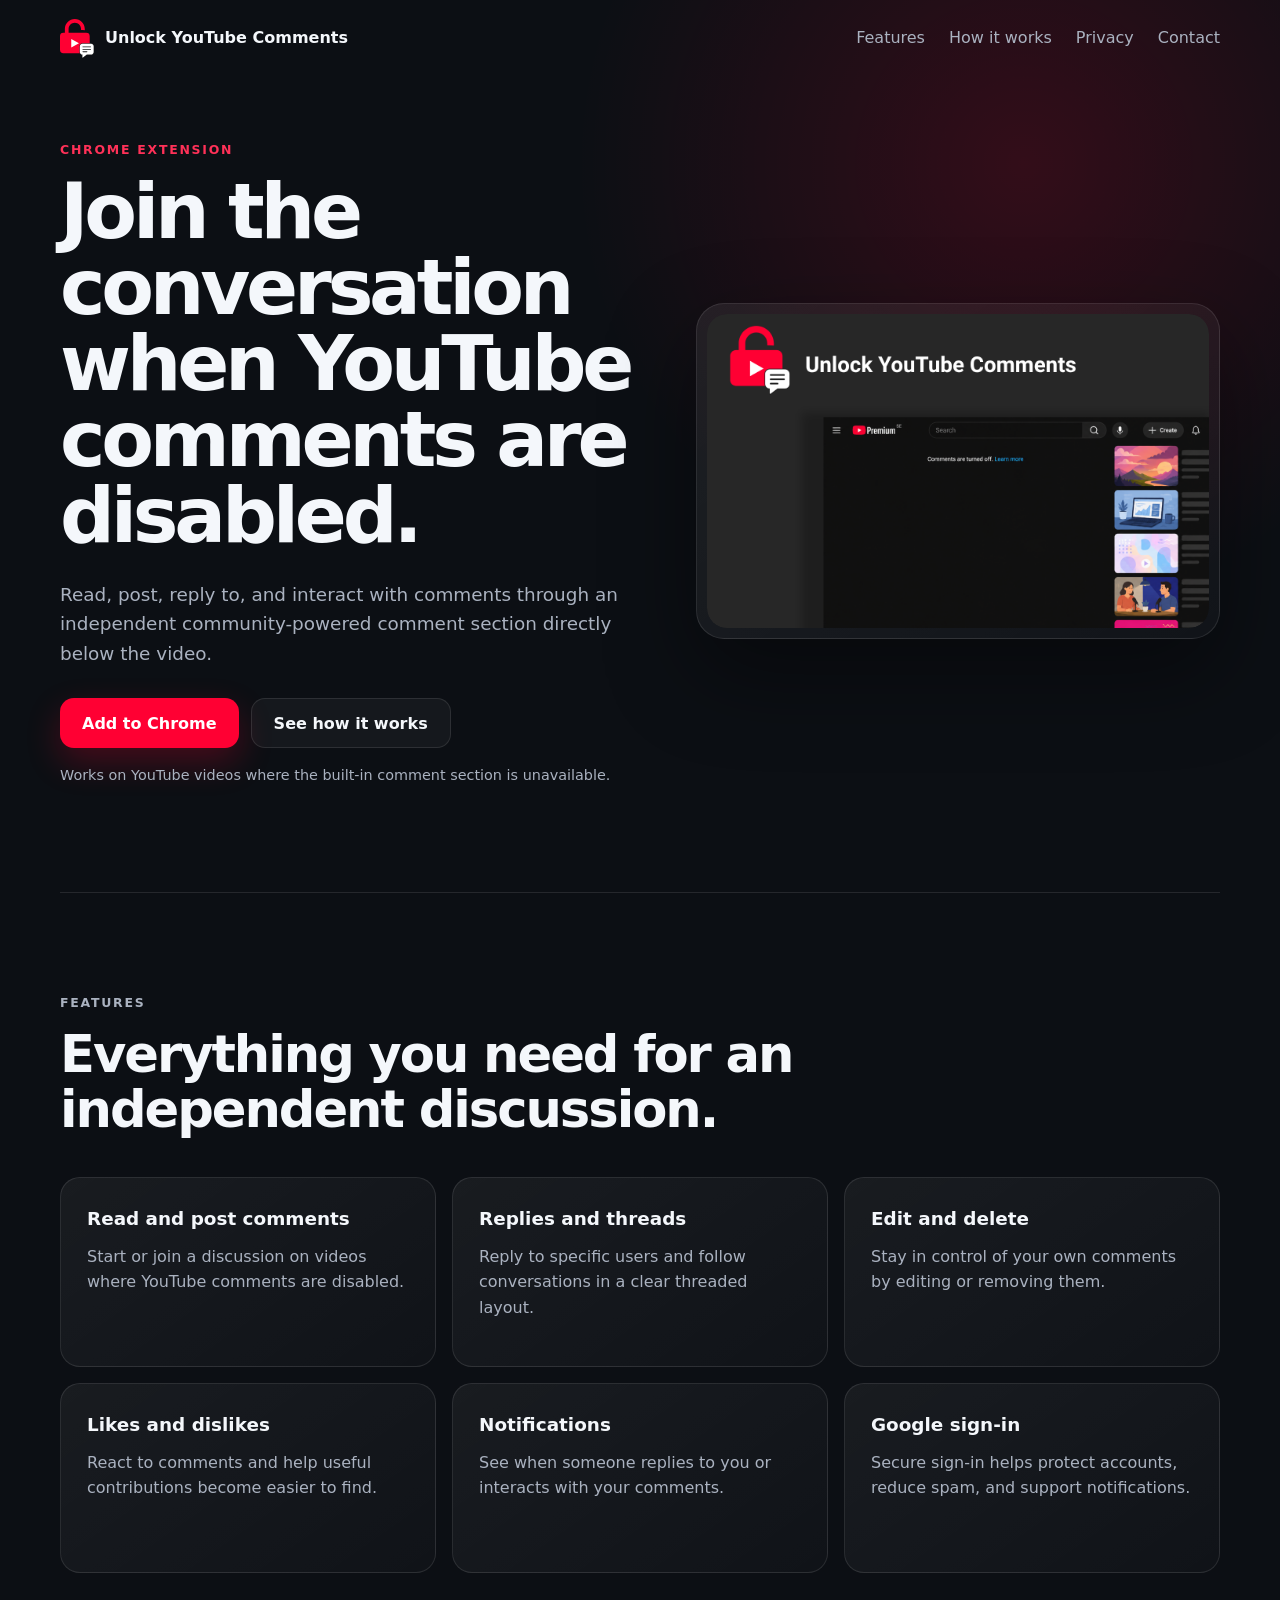
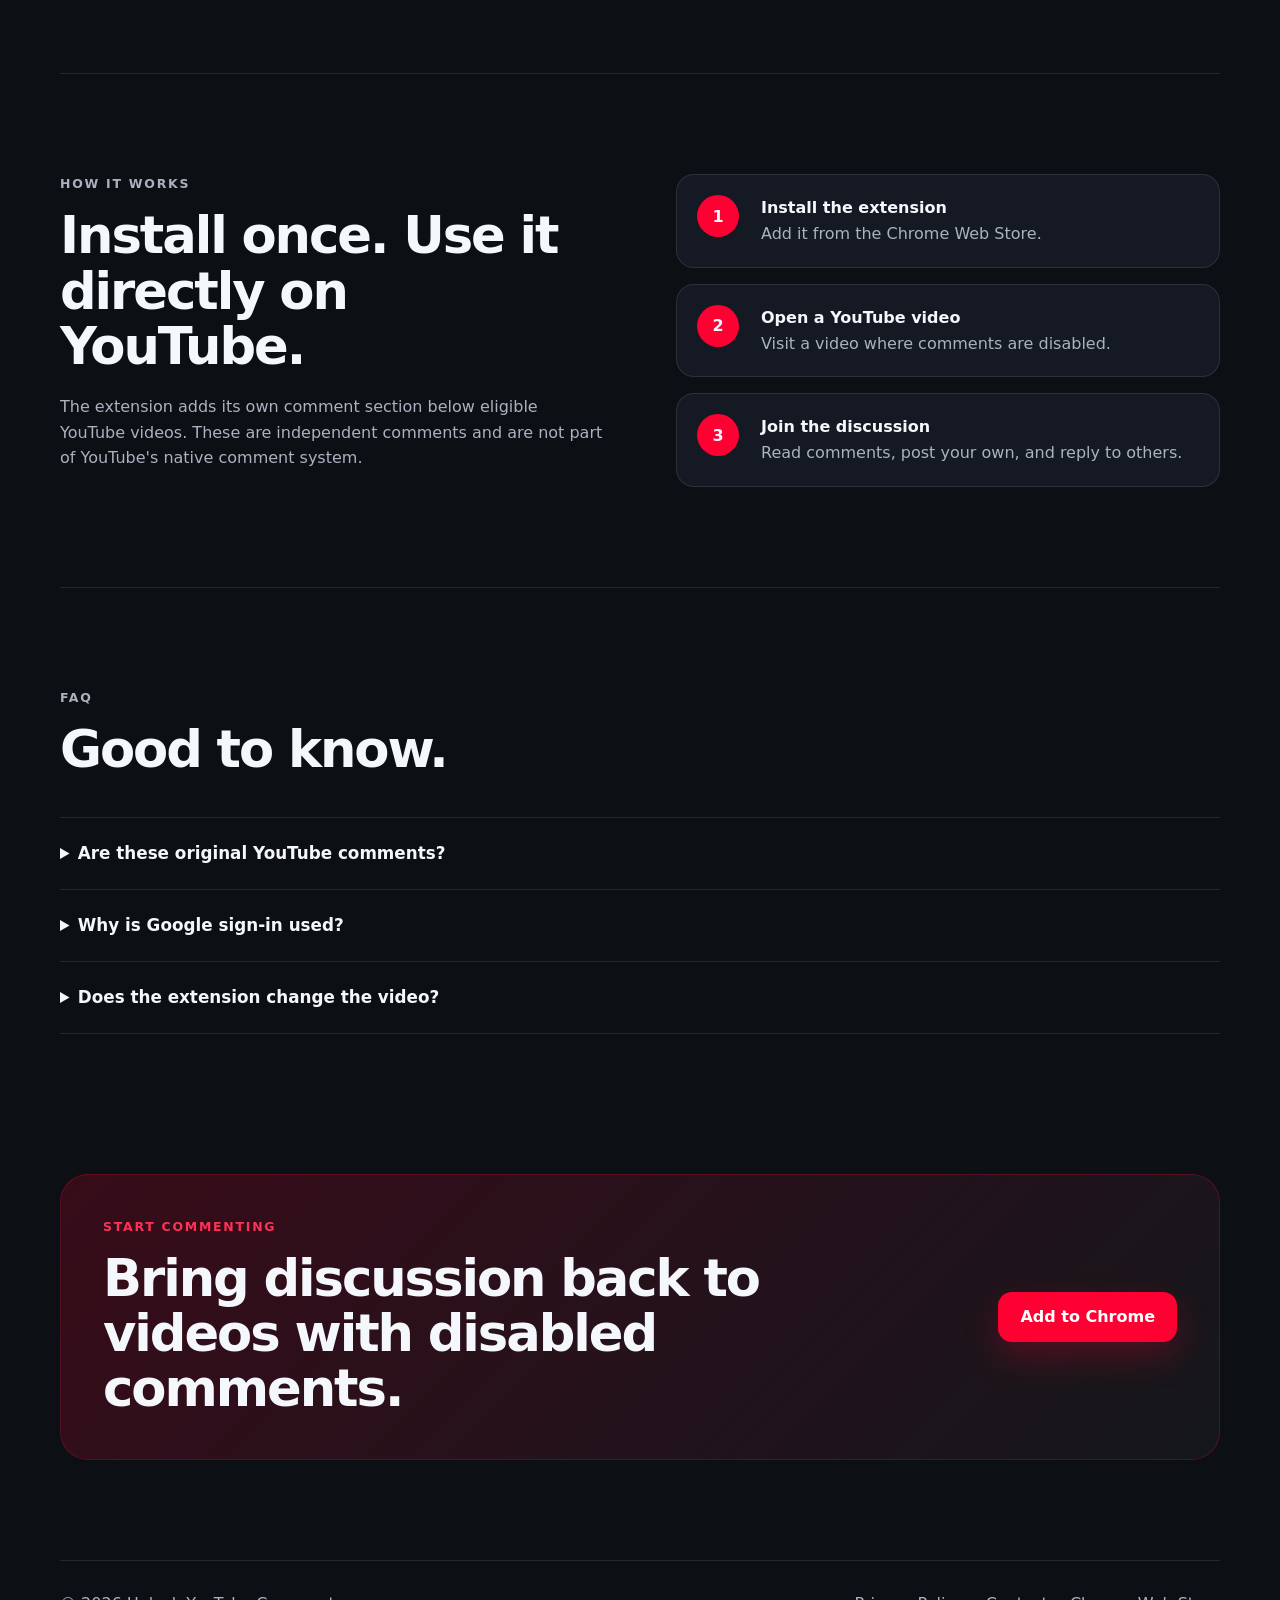
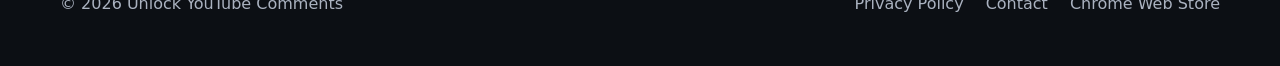
==== index.html @ 2ef9cf03 "Add files via upload" ====
<!DOCTYPE html>
<html lang="en">
<head>
  <meta charset="UTF-8">
  <meta name="viewport" content="width=device-width, initial-scale=1.0">
  <meta name="description" content="Read and post comments on YouTube videos where comments are disabled.">
  <meta name="theme-color" content="#0f1115">
  <title>Unlock YouTube Comments</title>
  <link rel="icon" type="image/svg+xml" href="images/logo.svg">
  <link rel="icon" type="image/png" sizes="128x128" href="images/favicon.png">
  <link rel="icon" type="image/png" sizes="48x48" href="images/favicon-48.png">
  <link rel="stylesheet" href="styles.css">

  <meta property="og:type" content="website">
  <meta property="og:url" content="https://unlockyoutubecomments.com/">
  <meta property="og:title" content="Unlock YouTube Comments">
  <meta property="og:description" content="Read and post comments on YouTube videos where comments are disabled.">
  <meta property="og:image" content="https://unlockyoutubecomments.com/images/screenshot-2.png">
  <meta property="og:image:width" content="1280">
  <meta property="og:image:height" content="800">

  <meta name="twitter:card" content="summary_large_image">
  <meta name="twitter:title" content="Unlock YouTube Comments">
  <meta name="twitter:description" content="Read and post comments on YouTube videos where comments are disabled.">
  <meta name="twitter:image" content="https://unlockyoutubecomments.com/images/screenshot-2.png">
</head>
<body>
  <header class="site-header">
    <a class="brand" href="#top" aria-label="Unlock YouTube Comments home">
      <img class="brand-mark" src="images/logo.svg" alt="" aria-hidden="true">
      <span>Unlock YouTube Comments</span>
    </a>
    <nav aria-label="Main navigation">
      <a href="#features">Features</a>
      <a href="#how-it-works">How it works</a>
      <a href="privacy.html">Privacy</a>
      <a href="contact.html">Contact</a>
    </nav>
  </header>

  <main id="top">
    <section class="hero">
      <div class="hero-copy">
        <p class="eyebrow">Chrome extension</p>
        <h1>Join the conversation when YouTube comments are disabled.</h1>
        <p class="hero-text">Read, post, reply to, and interact with comments through an independent community-powered comment section directly below the video.</p>
        <div class="hero-actions">
          <a class="button primary" href="https://chromewebstore.google.com/detail/unlock-youtube-comments/bilcacfhgalbbfaamjhaeiminbjamjpi" target="_blank" rel="noopener noreferrer">Add to Chrome</a>
          <a class="button secondary" href="#how-it-works">See how it works</a>
        </div>
        <p class="small-note">Works on YouTube videos where the built-in comment section is unavailable.</p>
      </div>
      <div class="hero-visual">
        <div class="hero-slider" id="heroSlider">
          <img src="images/screenshot-1.png" alt="YouTube video with comments turned off, ready to be unlocked" class="is-active">
          <img src="images/screenshot-2.png" alt="Independent comment thread with replies, likes, and edit options">
          <img src="images/screenshot-3.png" alt="Notifications dropdown showing replies to your comments">
        </div>
      </div>
    </section>

    <section class="section" id="features">
      <div class="section-heading">
        <p class="eyebrow">Features</p>
        <h2>Everything you need for an independent discussion.</h2>
      </div>
      <div class="feature-grid">
        <article class="card"><h3>Read and post comments</h3><p>Start or join a discussion on videos where YouTube comments are disabled.</p></article>
        <article class="card"><h3>Replies and threads</h3><p>Reply to specific users and follow conversations in a clear threaded layout.</p></article>
        <article class="card"><h3>Edit and delete</h3><p>Stay in control of your own comments by editing or removing them.</p></article>
        <article class="card"><h3>Likes and dislikes</h3><p>React to comments and help useful contributions become easier to find.</p></article>
        <article class="card"><h3>Notifications</h3><p>See when someone replies to you or interacts with your comments.</p></article>
        <article class="card"><h3>Google sign-in</h3><p>Secure sign-in helps protect accounts, reduce spam, and support notifications.</p></article>
      </div>
    </section>

    <section class="section split" id="how-it-works">
      <div>
        <p class="eyebrow">How it works</p>
        <h2>Install once. Use it directly on YouTube.</h2>
        <p>The extension adds its own comment section below eligible YouTube videos. These are independent comments and are not part of YouTube's native comment system.</p>
      </div>
      <ol class="steps">
        <li><span>1</span><div><strong>Install the extension</strong><p>Add it from the Chrome Web Store.</p></div></li>
        <li><span>2</span><div><strong>Open a YouTube video</strong><p>Visit a video where comments are disabled.</p></div></li>
        <li><span>3</span><div><strong>Join the discussion</strong><p>Read comments, post your own, and reply to others.</p></div></li>
      </ol>
    </section>

    <section class="section faq">
      <div class="section-heading"><p class="eyebrow">FAQ</p><h2>Good to know.</h2></div>
      <details><summary>Are these original YouTube comments?</summary><p>No. The extension provides an independent comment system for videos where YouTube's built-in comments are disabled.</p></details>
      <details><summary>Why is Google sign-in used?</summary><p>Google sign-in is used to support secure accounts, comment ownership, spam prevention, and notifications. Your Google password is not shared with the extension.</p></details>
      <details><summary>Does the extension change the video?</summary><p>No. It adds a separate interface below the video page and does not alter the video itself.</p></details>
    </section>

    <section class="cta">
      <div><p class="eyebrow">Start commenting</p><h2>Bring discussion back to videos with disabled comments.</h2></div>
      <a class="button primary" href="https://chromewebstore.google.com/detail/unlock-youtube-comments/bilcacfhgalbbfaamjhaeiminbjamjpi" target="_blank" rel="noopener noreferrer">Add to Chrome</a>
    </section>
  </main>

  <footer>
    <span>© <span id="year"></span> Unlock YouTube Comments</span>
    <div><a href="privacy.html">Privacy Policy</a><a href="contact.html">Contact</a><a href="https://chromewebstore.google.com/detail/unlock-youtube-comments/bilcacfhgalbbfaamjhaeiminbjamjpi" target="_blank" rel="noopener noreferrer">Chrome Web Store</a></div>
  </footer>
  <script src="script.js"></script>
</body>
</html>
---- styles.css ----
*{box-sizing:border-box}:root{--bg:#0c0f14;--surface:#141923;--text:#f4f7fb;--muted:#aab2c0;--line:rgba(255,255,255,.1);--accent:#ff0033;--accent2:#ff3158;--max:1160px}html{scroll-behavior:smooth}body{margin:0;background:radial-gradient(circle at 80% 5%,rgba(255,0,51,.16),transparent 28rem),var(--bg);color:var(--text);font-family:Inter,ui-sans-serif,system-ui,-apple-system,BlinkMacSystemFont,"Segoe UI",sans-serif;line-height:1.6}a{color:inherit}.site-header{width:min(var(--max),calc(100% - 40px));margin:0 auto;min-height:76px;display:flex;align-items:center;justify-content:space-between;gap:24px}.brand{display:inline-flex;align-items:center;gap:11px;text-decoration:none;font-weight:800}.brand-mark{width:34px;height:auto;display:block}nav{display:flex;gap:24px}nav a,footer a{color:var(--muted);text-decoration:none}nav a:hover,footer a:hover{color:var(--text)}main{width:min(var(--max),calc(100% - 40px));margin:0 auto}.hero{min-height:650px;display:grid;grid-template-columns:1.05fr .95fr;align-items:center;gap:56px;padding:64px 0 90px}.eyebrow{margin:0 0 14px;color:var(--accent2);font-weight:800;text-transform:uppercase;letter-spacing:.14em;font-size:.78rem}h1,h2,h3,p{margin-top:0}h1{max-width:760px;font-size:clamp(2.8rem,6vw,5.4rem);line-height:.99;letter-spacing:-.055em;margin-bottom:26px}h2{font-size:clamp(2rem,4vw,3.6rem);line-height:1.08;letter-spacing:-.04em;margin-bottom:20px}h3{font-size:1.15rem;margin-bottom:10px}.hero-text,.section p,.card p,.steps p,details p{color:var(--muted)}.hero-text{max-width:680px;font-size:1.15rem}.hero-actions{display:flex;flex-wrap:wrap;gap:12px;margin:30px 0 16px}.button{min-height:50px;display:inline-flex;align-items:center;justify-content:center;padding:0 22px;border-radius:14px;font-weight:800;text-decoration:none;transition:transform .18s ease}.button:hover{transform:translateY(-2px)}.primary{background:var(--accent);color:#fff;box-shadow:0 14px 34px rgba(255,0,51,.24)}.secondary{background:rgba(255,255,255,.04);border:1px solid var(--line)}.small-note{color:var(--muted);font-size:.9rem}.hero-visual{padding:10px;border:1px solid var(--line);border-radius:28px;background:linear-gradient(145deg,rgba(255,255,255,.07),rgba(255,255,255,.025));box-shadow:0 34px 90px rgba(0,0,0,.42)}.hero-visual img{display:block;width:100%;border-radius:20px}.hero-slider{position:relative;width:100%;aspect-ratio:1280/800;overflow:hidden;border-radius:20px}.hero-slider img{position:absolute;inset:0;width:100%;height:100%;object-fit:cover;border-radius:20px;opacity:0;transition:opacity .9s ease}.hero-slider img.is-active{opacity:1}.section{padding:100px 0;border-top:1px solid var(--line)}.section-heading{max-width:760px;margin-bottom:40px}.feature-grid{display:grid;grid-template-columns:repeat(3,1fr);gap:16px}.card{padding:26px;min-height:190px;border-radius:20px;border:1px solid var(--line);background:linear-gradient(145deg,rgba(255,255,255,.055),rgba(255,255,255,.02))}.split{display:grid;grid-template-columns:1fr 1fr;gap:72px}.steps{list-style:none;padding:0;margin:0;display:grid;gap:16px}.steps li{display:grid;grid-template-columns:48px 1fr;gap:16px;align-items:start;padding:20px;border:1px solid var(--line);border-radius:18px;background:var(--surface)}.steps li>span{width:42px;height:42px;display:grid;place-items:center;border-radius:50%;background:var(--accent);font-weight:900}.steps p{margin-bottom:0}.faq details{border-top:1px solid var(--line);padding:22px 0}.faq details:last-child{border-bottom:1px solid var(--line)}summary{cursor:pointer;font-weight:800;font-size:1.05rem}details p{max-width:800px;padding-top:14px;margin-bottom:0}.cta{margin:40px 0 100px;padding:42px;display:flex;align-items:center;justify-content:space-between;gap:30px;border-radius:28px;border:1px solid rgba(255,0,51,.25);background:linear-gradient(135deg,rgba(255,0,51,.18),rgba(255,255,255,.035))}.cta h2{max-width:760px;margin-bottom:0}footer{width:min(var(--max),calc(100% - 40px));margin:0 auto;padding:30px 0 50px;border-top:1px solid var(--line);color:var(--muted);display:flex;align-items:center;justify-content:space-between;gap:20px}footer div{display:flex;gap:22px}.privacy-page main{max-width:860px;padding:80px 0 120px}.privacy-page h1{font-size:clamp(2.6rem,6vw,4.6rem)}.privacy-content{padding:34px;border:1px solid var(--line);border-radius:24px;background:var(--surface)}.privacy-content h2{margin-top:38px;font-size:1.5rem;letter-spacing:-.02em}.privacy-content h2:first-child{margin-top:0}.contact-page main{max-width:640px;padding:80px 0 120px}.contact-page h1{font-size:clamp(2.6rem,6vw,4.6rem)}.contact-form{margin-top:40px;padding:34px;display:grid;gap:20px;border:1px solid var(--line);border-radius:24px;background:var(--surface)}.form-row{display:grid;gap:8px}.form-row label{font-weight:800;font-size:.9rem}.form-row input,.form-row textarea{width:100%;padding:14px 16px;border-radius:12px;border:1px solid var(--line);background:rgba(255,255,255,.04);color:var(--text);font:inherit;resize:vertical}.form-row input::placeholder,.form-row textarea::placeholder{color:var(--muted)}.form-row input:focus,.form-row textarea:focus{outline:none;border-color:var(--accent)}.contact-form .button{justify-self:start}.contact-form .button:disabled{opacity:.6;cursor:default;transform:none}.form-status{margin:0;font-weight:700;font-size:.92rem}.form-status.success{color:#3ddc84}.form-status.error{color:var(--accent2)}@media(max-width:900px){.hero,.split{grid-template-columns:1fr}.hero{min-height:auto;padding-top:40px}.feature-grid{grid-template-columns:1fr 1fr}.cta{align-items:flex-start;flex-direction:column}}@media(max-width:620px){.site-header{align-items:flex-start;padding:18px 0}nav{display:none}main,.site-header,footer{width:min(100% - 26px,var(--max))}h1{font-size:3rem}.hero{gap:34px;padding-bottom:65px}.section{padding:74px 0}.feature-grid{grid-template-columns:1fr}.cta{padding:28px}footer{align-items:flex-start;flex-direction:column}}
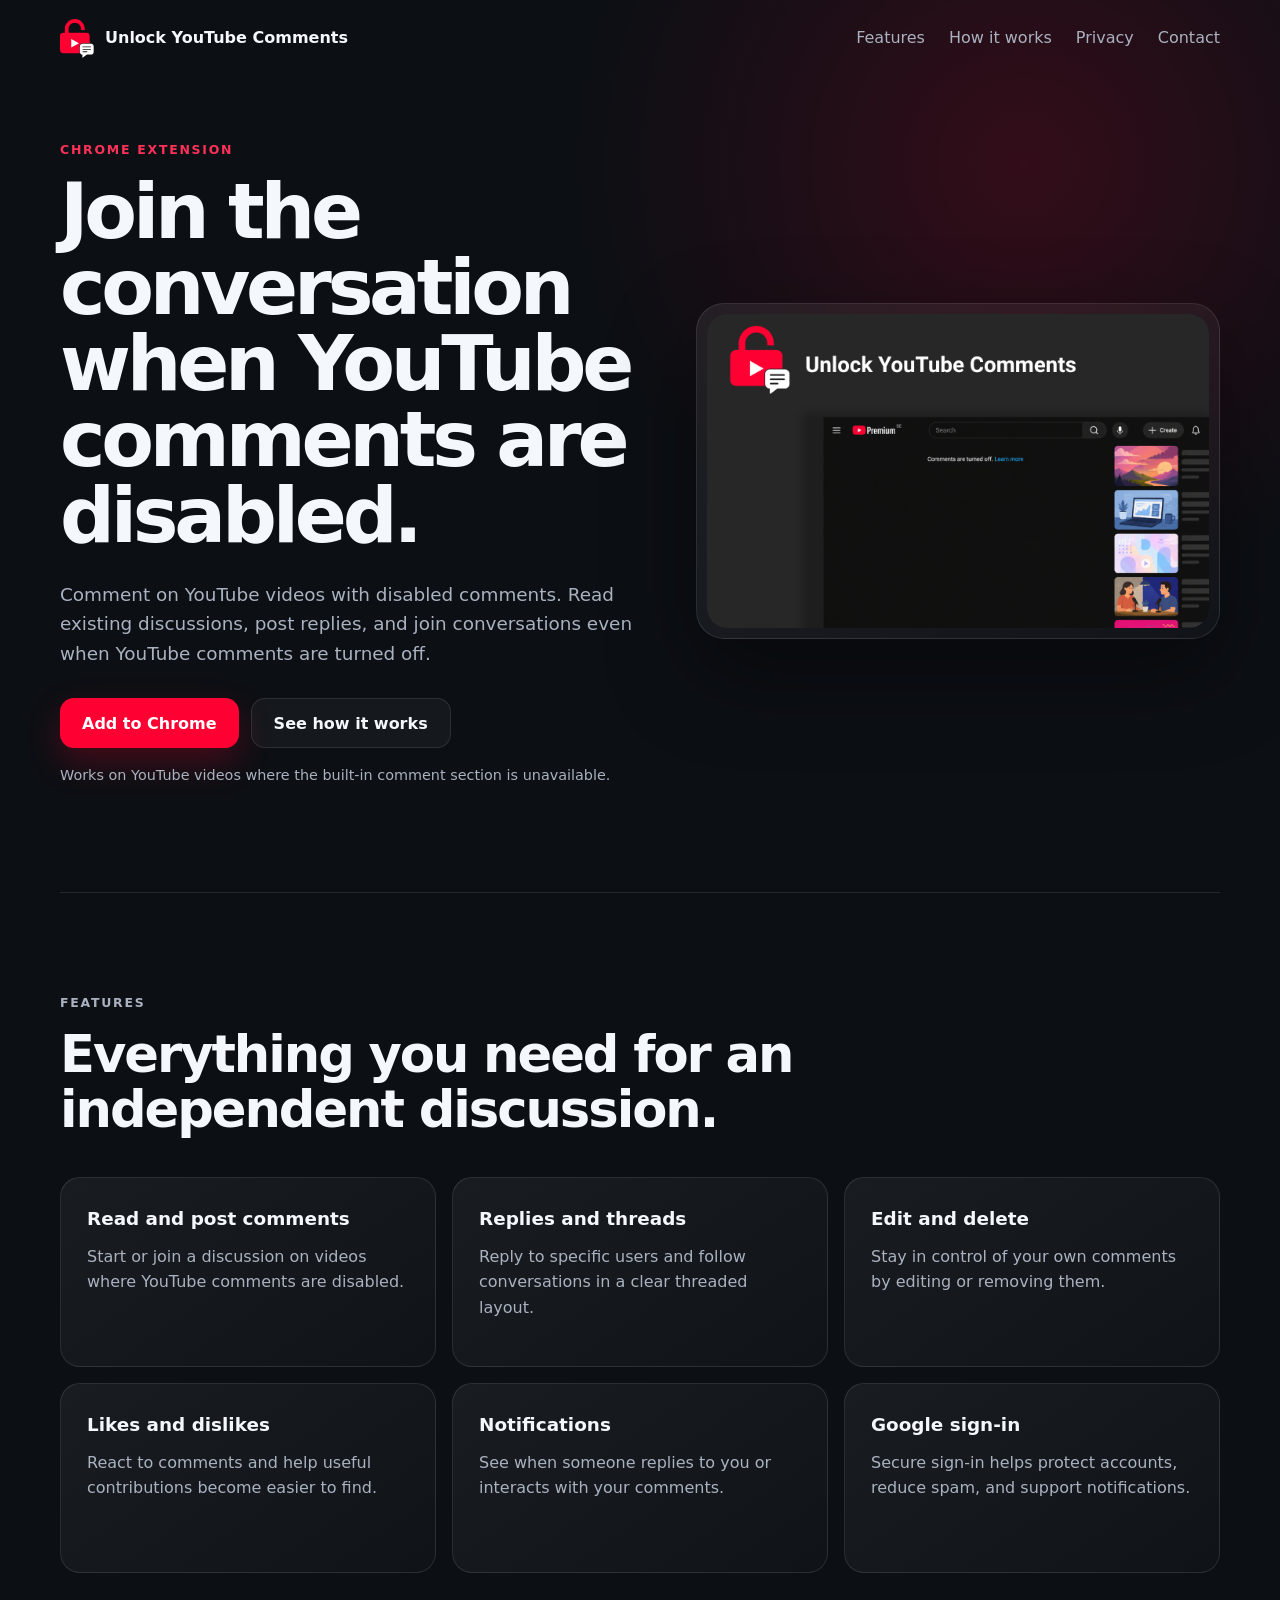
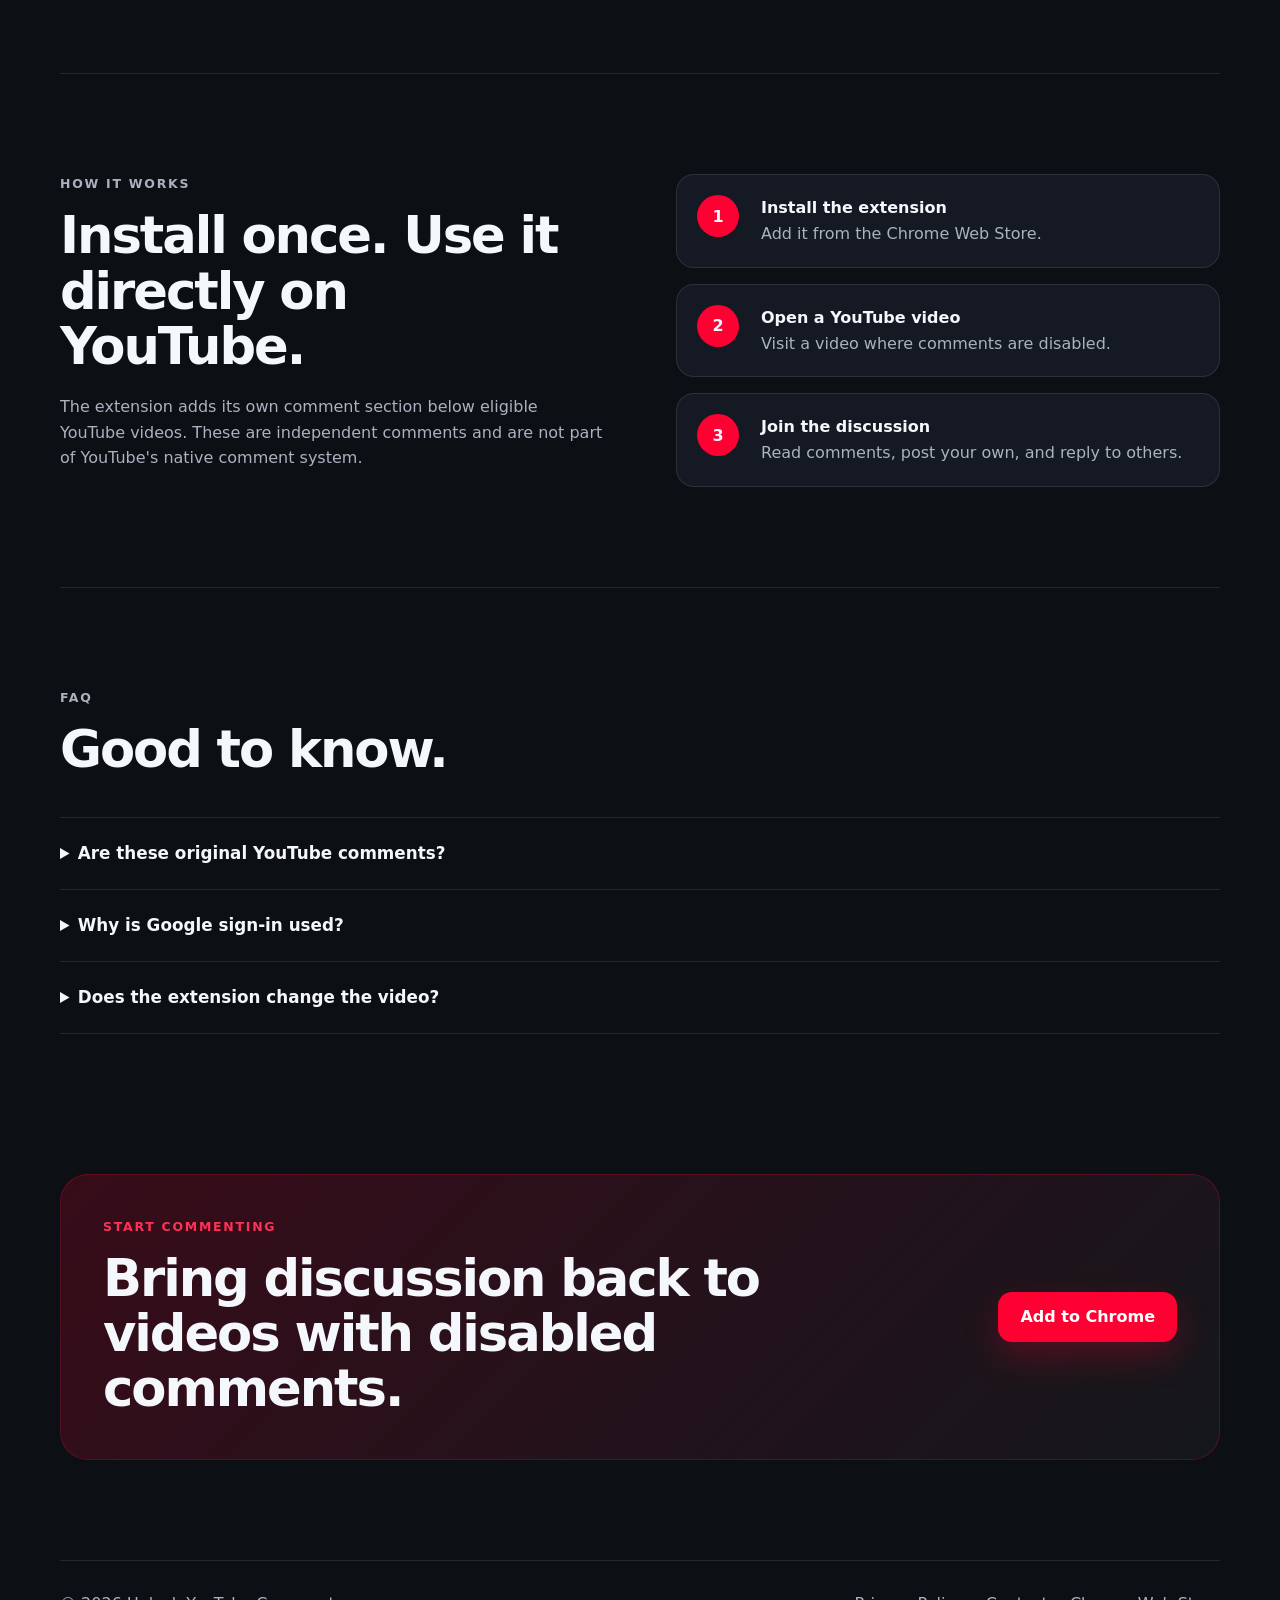
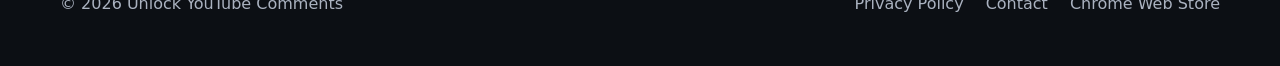
==== commit 0ec048e2: "Add files via upload" ====
--- a/index.html
+++ b/index.html
@@ -3,9 +3,9 @@
 <head>
   <meta charset="UTF-8">
   <meta name="viewport" content="width=device-width, initial-scale=1.0">
-  <meta name="description" content="Read and post comments on YouTube videos where comments are disabled.">
+  <meta name="description" content="Comment on YouTube videos with disabled comments. Read existing discussions, post replies, and join conversations even when YouTube comments are turned off.">
   <meta name="theme-color" content="#0f1115">
-  <title>Unlock YouTube Comments</title>
+  <title>Unlock YouTube Comments – Enable Comments on Disabled Videos</title>
   <link rel="icon" type="image/svg+xml" href="images/logo.svg">
   <link rel="icon" type="image/png" sizes="128x128" href="images/favicon.png">
   <link rel="icon" type="image/png" sizes="48x48" href="images/favicon-48.png">
@@ -13,15 +13,15 @@
 
   <meta property="og:type" content="website">
   <meta property="og:url" content="https://unlockyoutubecomments.com/">
-  <meta property="og:title" content="Unlock YouTube Comments">
-  <meta property="og:description" content="Read and post comments on YouTube videos where comments are disabled.">
+  <meta property="og:title" content="Unlock YouTube Comments – Enable Comments on Disabled Videos">
+  <meta property="og:description" content="Comment on YouTube videos with disabled comments. Read existing discussions, post replies, and join conversations even when YouTube comments are turned off.">
   <meta property="og:image" content="https://unlockyoutubecomments.com/images/screenshot-2.png">
   <meta property="og:image:width" content="1280">
   <meta property="og:image:height" content="800">
 
   <meta name="twitter:card" content="summary_large_image">
-  <meta name="twitter:title" content="Unlock YouTube Comments">
-  <meta name="twitter:description" content="Read and post comments on YouTube videos where comments are disabled.">
+  <meta name="twitter:title" content="Unlock YouTube Comments – Enable Comments on Disabled Videos">
+  <meta name="twitter:description" content="Comment on YouTube videos with disabled comments. Read existing discussions, post replies, and join conversations even when YouTube comments are turned off.">
   <meta name="twitter:image" content="https://unlockyoutubecomments.com/images/screenshot-2.png">
 </head>
 <body>
@@ -43,7 +43,7 @@
       <div class="hero-copy">
         <p class="eyebrow">Chrome extension</p>
         <h1>Join the conversation when YouTube comments are disabled.</h1>
-        <p class="hero-text">Read, post, reply to, and interact with comments through an independent community-powered comment section directly below the video.</p>
+        <p class="hero-text">Comment on YouTube videos with disabled comments. Read existing discussions, post replies, and join conversations even when YouTube comments are turned off.</p>
         <div class="hero-actions">
           <a class="button primary" href="https://chromewebstore.google.com/detail/unlock-youtube-comments/bilcacfhgalbbfaamjhaeiminbjamjpi" target="_blank" rel="noopener noreferrer">Add to Chrome</a>
           <a class="button secondary" href="#how-it-works">See how it works</a>
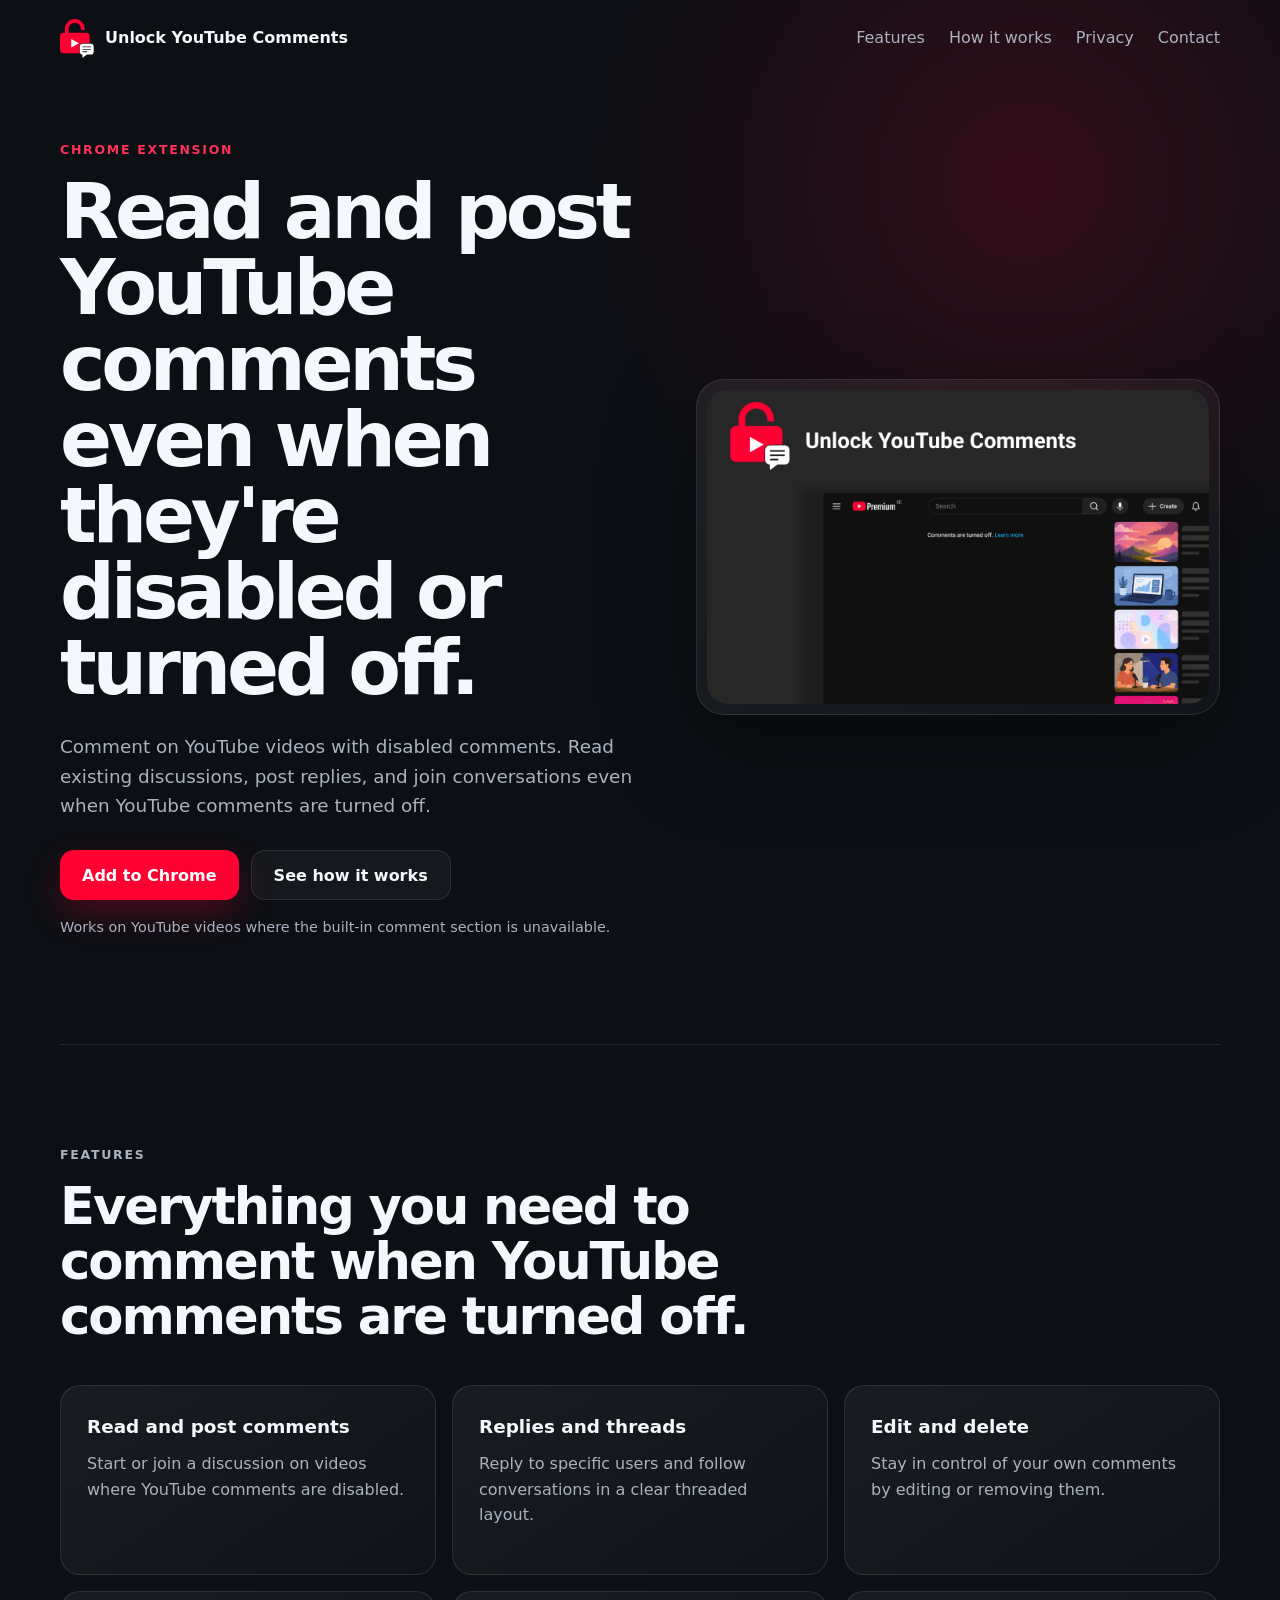
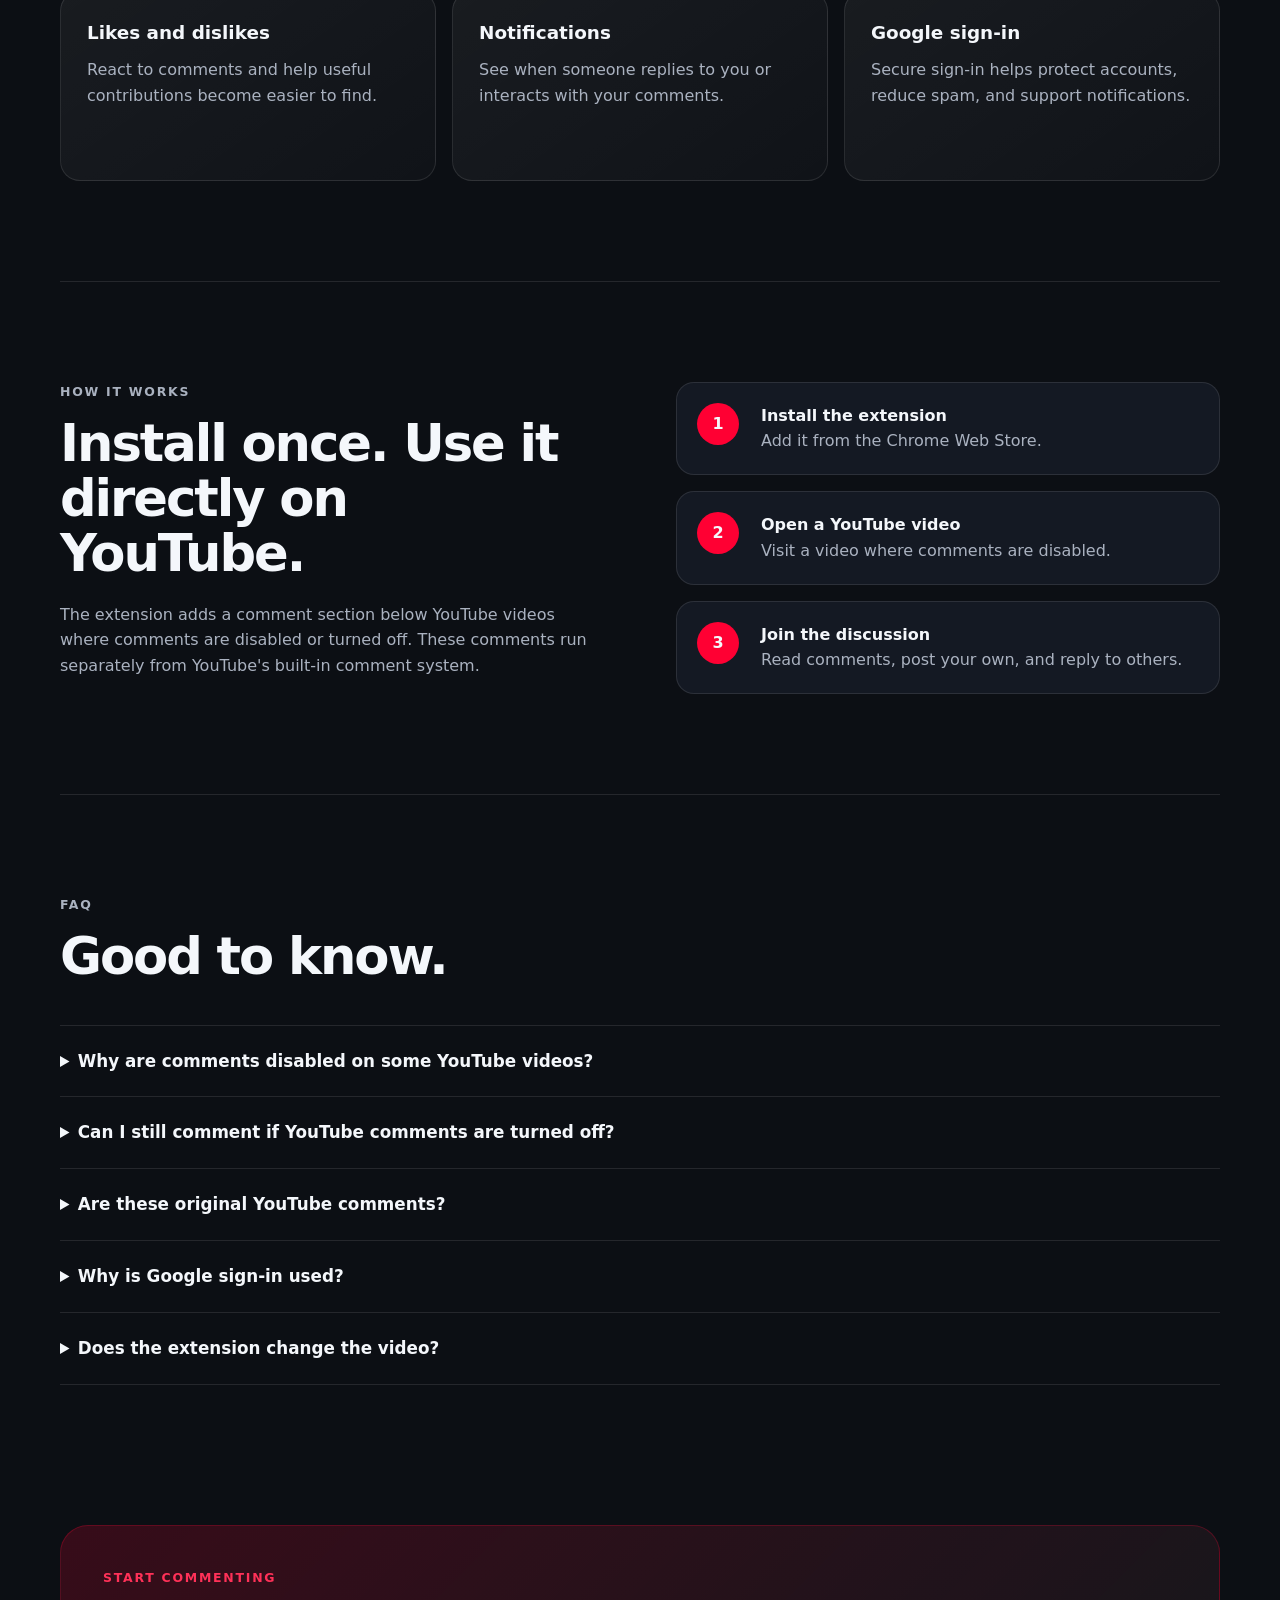
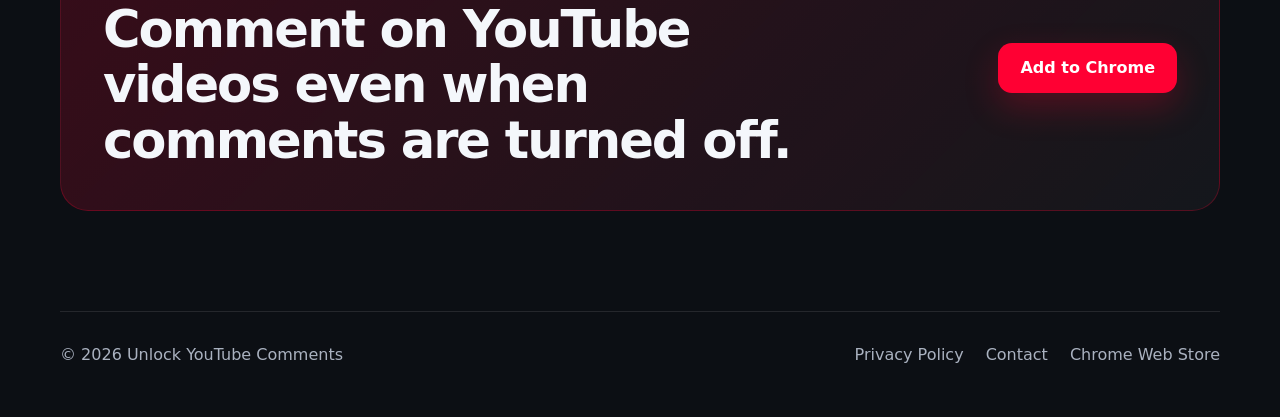
==== commit 42d0073c: "Add files via upload" ====
--- a/index.html
+++ b/index.html
@@ -42,7 +42,7 @@
     <section class="hero">
       <div class="hero-copy">
         <p class="eyebrow">Chrome extension</p>
-        <h1>Join the conversation when YouTube comments are disabled.</h1>
+        <h1>Read and post YouTube comments even when they're disabled or turned off.</h1>
         <p class="hero-text">Comment on YouTube videos with disabled comments. Read existing discussions, post replies, and join conversations even when YouTube comments are turned off.</p>
         <div class="hero-actions">
           <a class="button primary" href="https://chromewebstore.google.com/detail/unlock-youtube-comments/bilcacfhgalbbfaamjhaeiminbjamjpi" target="_blank" rel="noopener noreferrer">Add to Chrome</a>
@@ -53,7 +53,7 @@
       <div class="hero-visual">
         <div class="hero-slider" id="heroSlider">
           <img src="images/screenshot-1.png" alt="YouTube video with comments turned off, ready to be unlocked" class="is-active">
-          <img src="images/screenshot-2.png" alt="Independent comment thread with replies, likes, and edit options">
+          <img src="images/screenshot-2.png" alt="YouTube comment thread with replies, likes, and edit options">
           <img src="images/screenshot-3.png" alt="Notifications dropdown showing replies to your comments">
         </div>
       </div>
@@ -62,7 +62,7 @@
     <section class="section" id="features">
       <div class="section-heading">
         <p class="eyebrow">Features</p>
-        <h2>Everything you need for an independent discussion.</h2>
+        <h2>Everything you need to comment when YouTube comments are turned off.</h2>
       </div>
       <div class="feature-grid">
         <article class="card"><h3>Read and post comments</h3><p>Start or join a discussion on videos where YouTube comments are disabled.</p></article>
@@ -78,7 +78,7 @@
       <div>
         <p class="eyebrow">How it works</p>
         <h2>Install once. Use it directly on YouTube.</h2>
-        <p>The extension adds its own comment section below eligible YouTube videos. These are independent comments and are not part of YouTube's native comment system.</p>
+        <p>The extension adds a comment section below YouTube videos where comments are disabled or turned off. These comments run separately from YouTube's built-in comment system.</p>
       </div>
       <ol class="steps">
         <li><span>1</span><div><strong>Install the extension</strong><p>Add it from the Chrome Web Store.</p></div></li>
@@ -89,13 +89,15 @@
 
     <section class="section faq">
       <div class="section-heading"><p class="eyebrow">FAQ</p><h2>Good to know.</h2></div>
-      <details><summary>Are these original YouTube comments?</summary><p>No. The extension provides an independent comment system for videos where YouTube's built-in comments are disabled.</p></details>
+      <details><summary>Why are comments disabled on some YouTube videos?</summary><p>Creators can turn off comments for a video, or YouTube may disable them automatically (for example, on some videos aimed at kids). Either way, the built-in comment section won't show up under the video.</p></details>
+      <details><summary>Can I still comment if YouTube comments are turned off?</summary><p>Yes. Once the extension is installed, it adds its own comment section below the video so you can read and post comments even when YouTube's comments are disabled.</p></details>
+      <details><summary>Are these original YouTube comments?</summary><p>No. These are separate, extension-powered comments for videos where YouTube's built-in comments are disabled — they don't turn YouTube's own comments back on.</p></details>
       <details><summary>Why is Google sign-in used?</summary><p>Google sign-in is used to support secure accounts, comment ownership, spam prevention, and notifications. Your Google password is not shared with the extension.</p></details>
       <details><summary>Does the extension change the video?</summary><p>No. It adds a separate interface below the video page and does not alter the video itself.</p></details>
     </section>
 
     <section class="cta">
-      <div><p class="eyebrow">Start commenting</p><h2>Bring discussion back to videos with disabled comments.</h2></div>
+      <div><p class="eyebrow">Start commenting</p><h2>Comment on YouTube videos even when comments are turned off.</h2></div>
       <a class="button primary" href="https://chromewebstore.google.com/detail/unlock-youtube-comments/bilcacfhgalbbfaamjhaeiminbjamjpi" target="_blank" rel="noopener noreferrer">Add to Chrome</a>
     </section>
   </main>
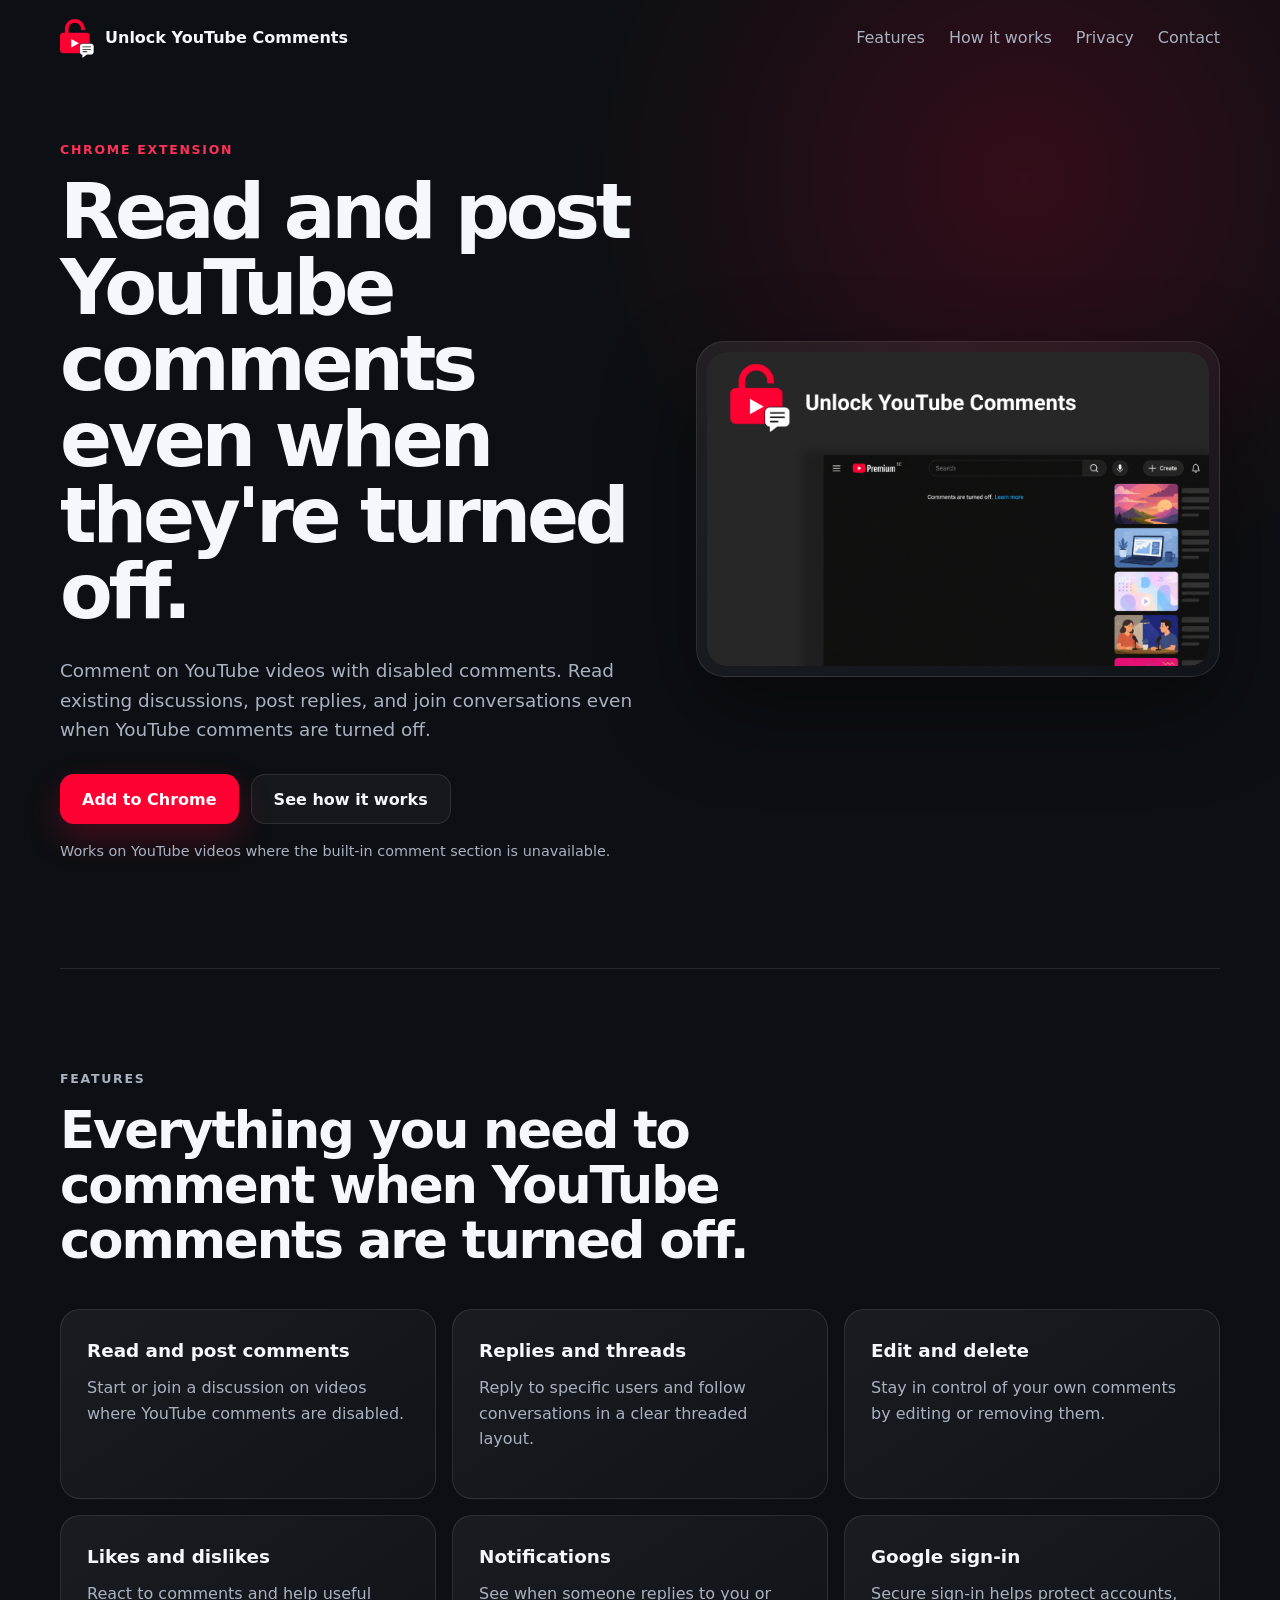
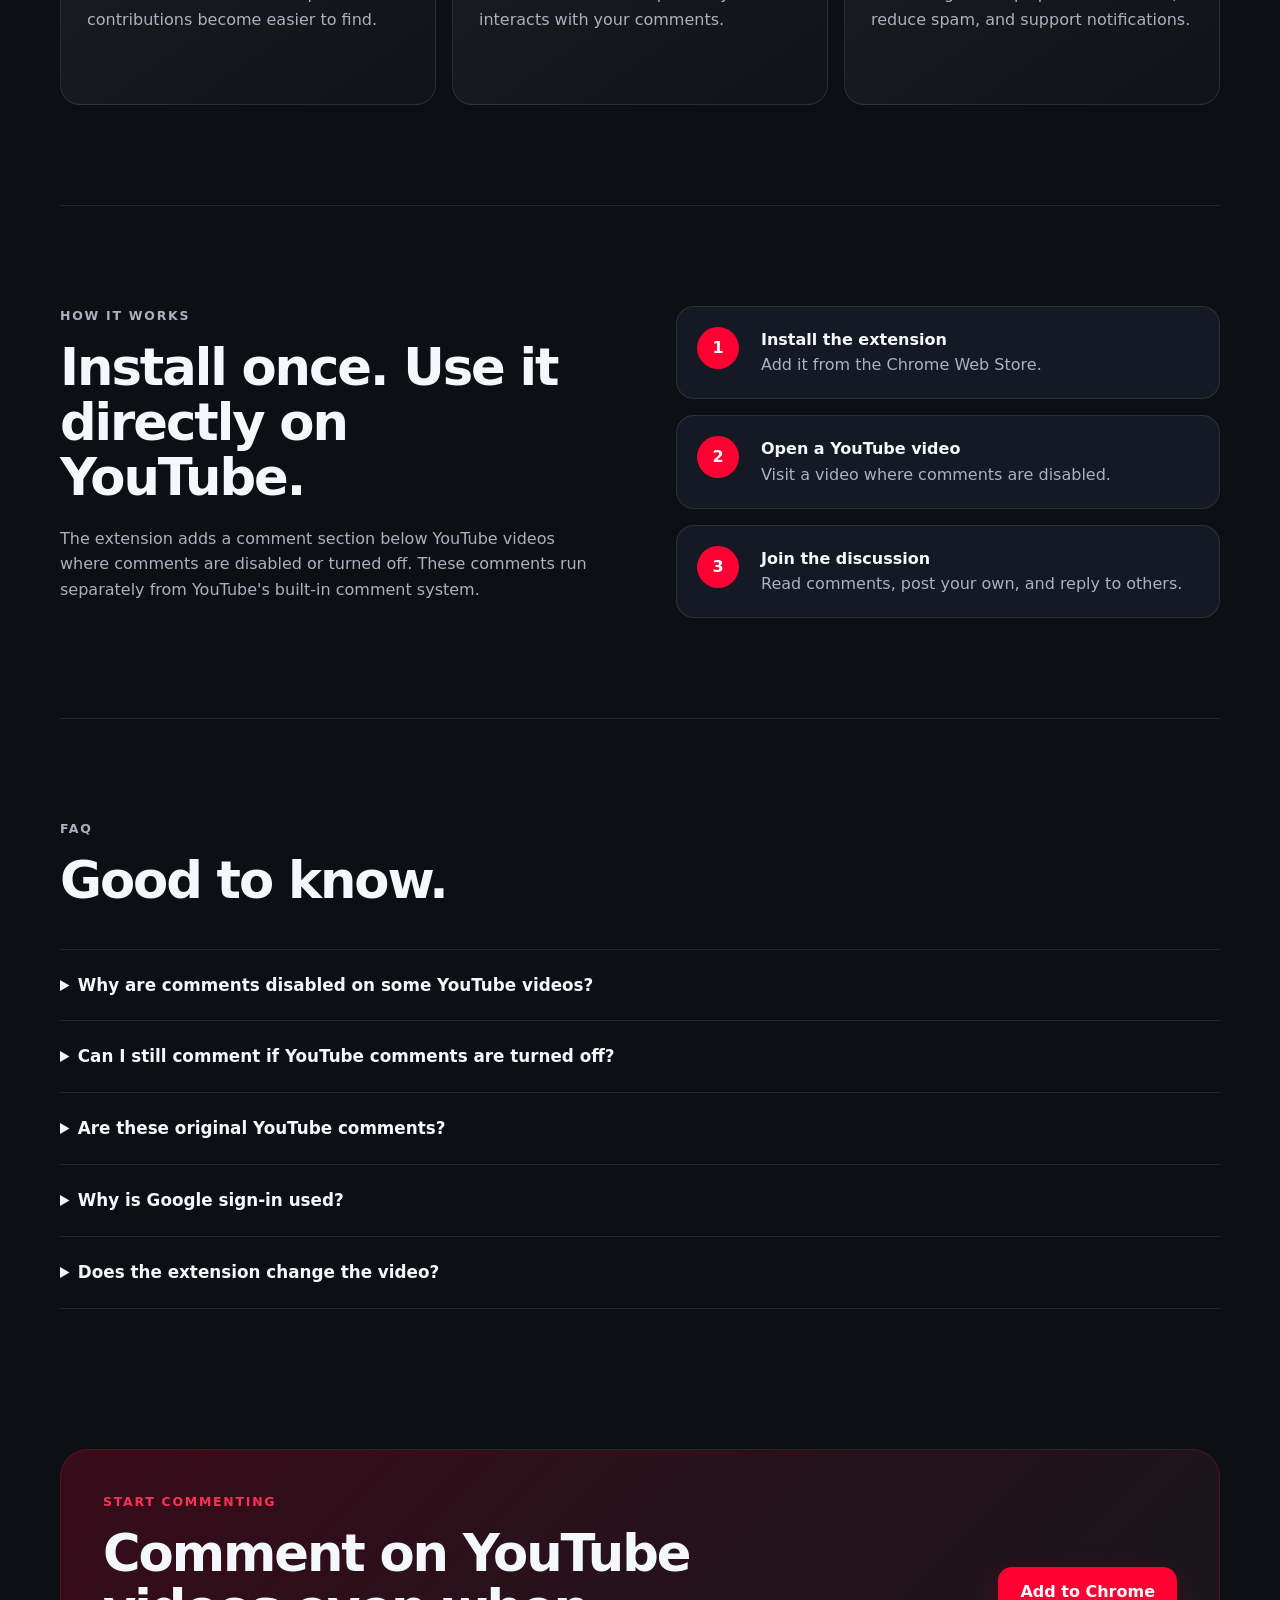
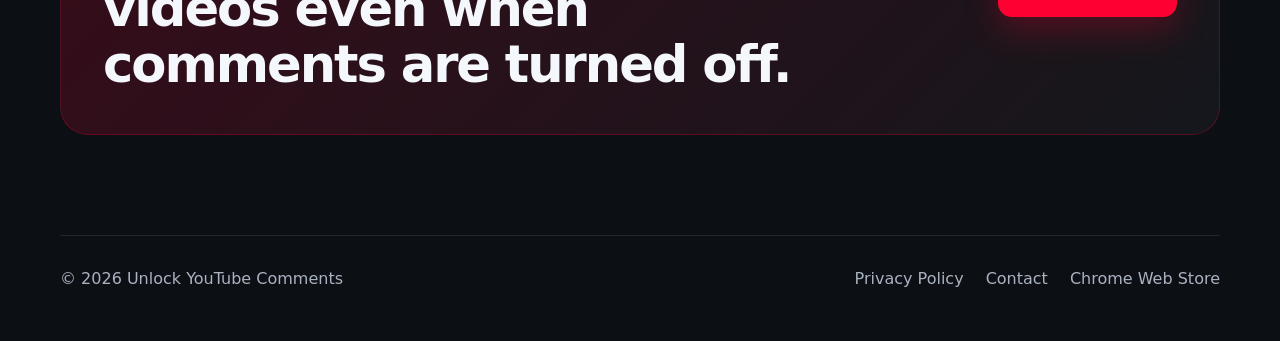
==== commit b9b10e3a: "Update index.html" ====
--- a/index.html
+++ b/index.html
@@ -42,7 +42,7 @@
     <section class="hero">
       <div class="hero-copy">
         <p class="eyebrow">Chrome extension</p>
-        <h1>Read and post YouTube comments even when they're disabled or turned off.</h1>
+        <h1>Read and post YouTube comments even when they're turned off.</h1>
         <p class="hero-text">Comment on YouTube videos with disabled comments. Read existing discussions, post replies, and join conversations even when YouTube comments are turned off.</p>
         <div class="hero-actions">
           <a class="button primary" href="https://chromewebstore.google.com/detail/unlock-youtube-comments/bilcacfhgalbbfaamjhaeiminbjamjpi" target="_blank" rel="noopener noreferrer">Add to Chrome</a>
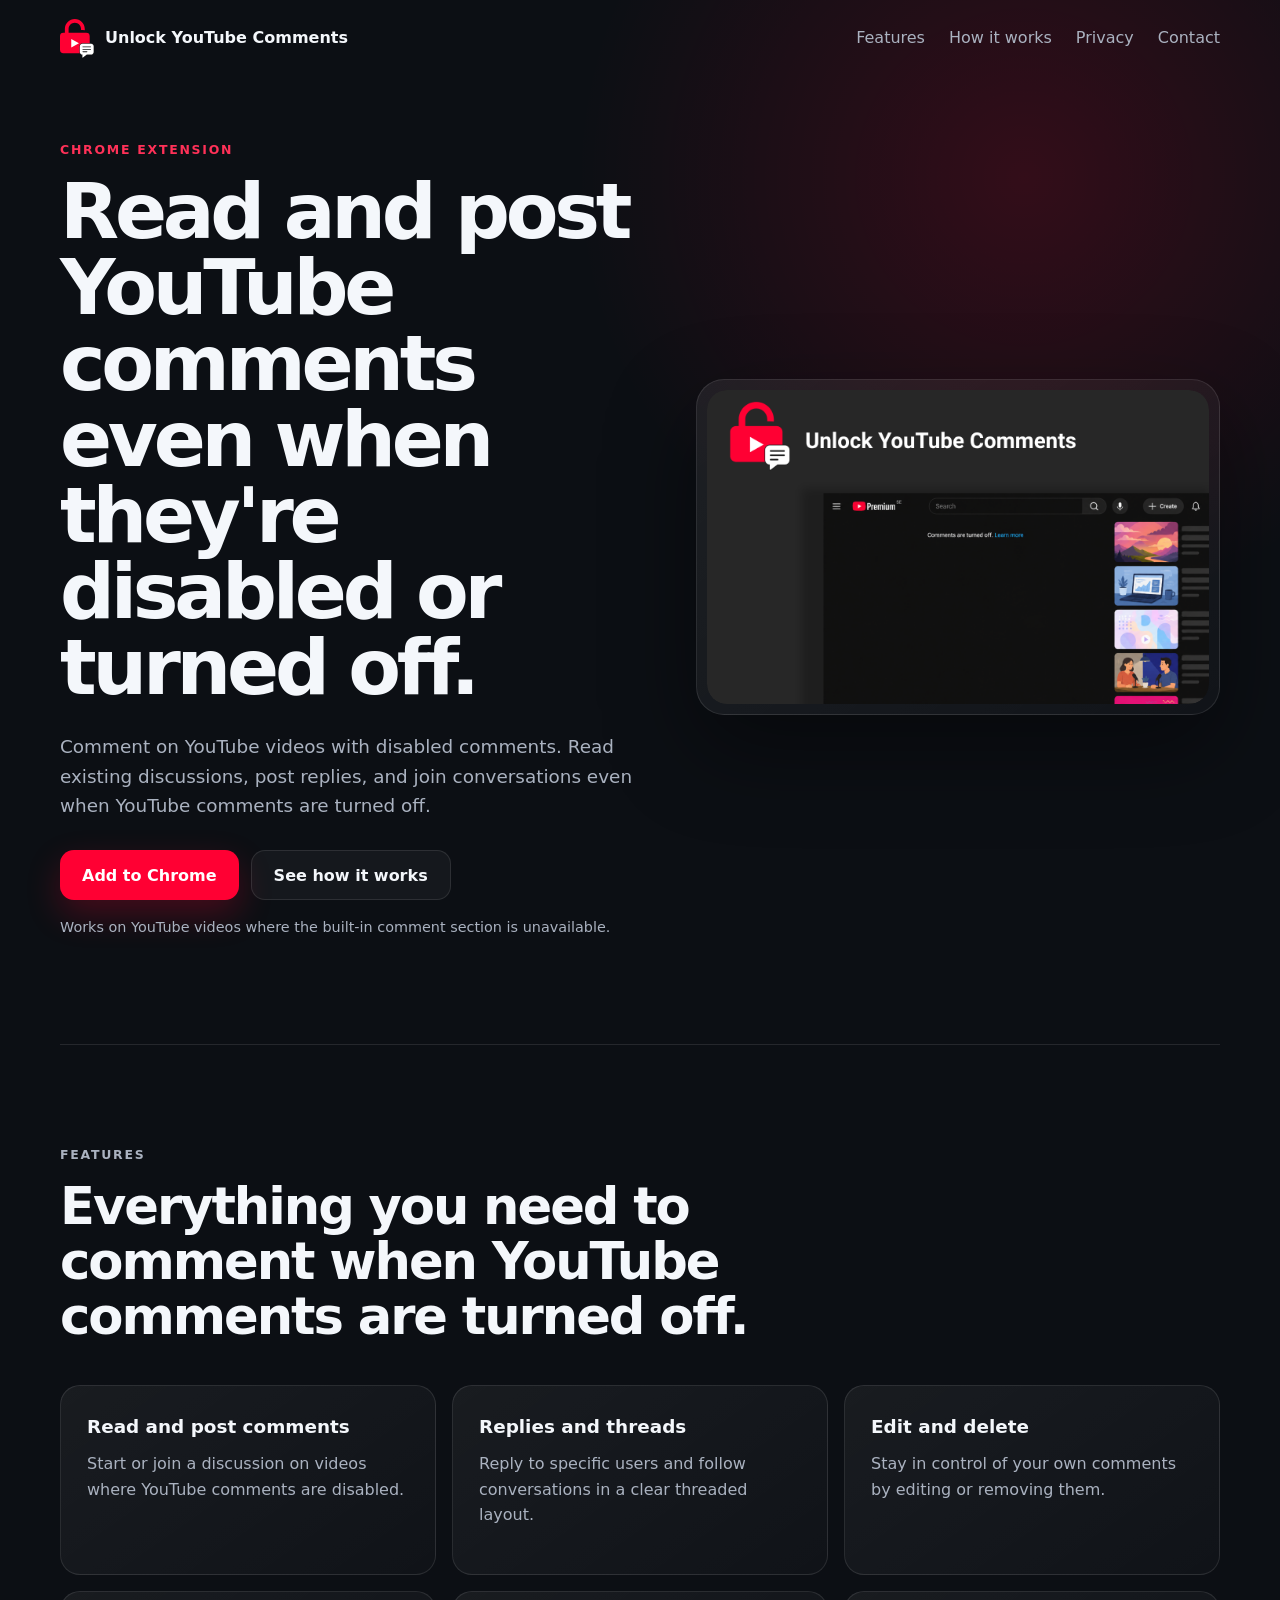
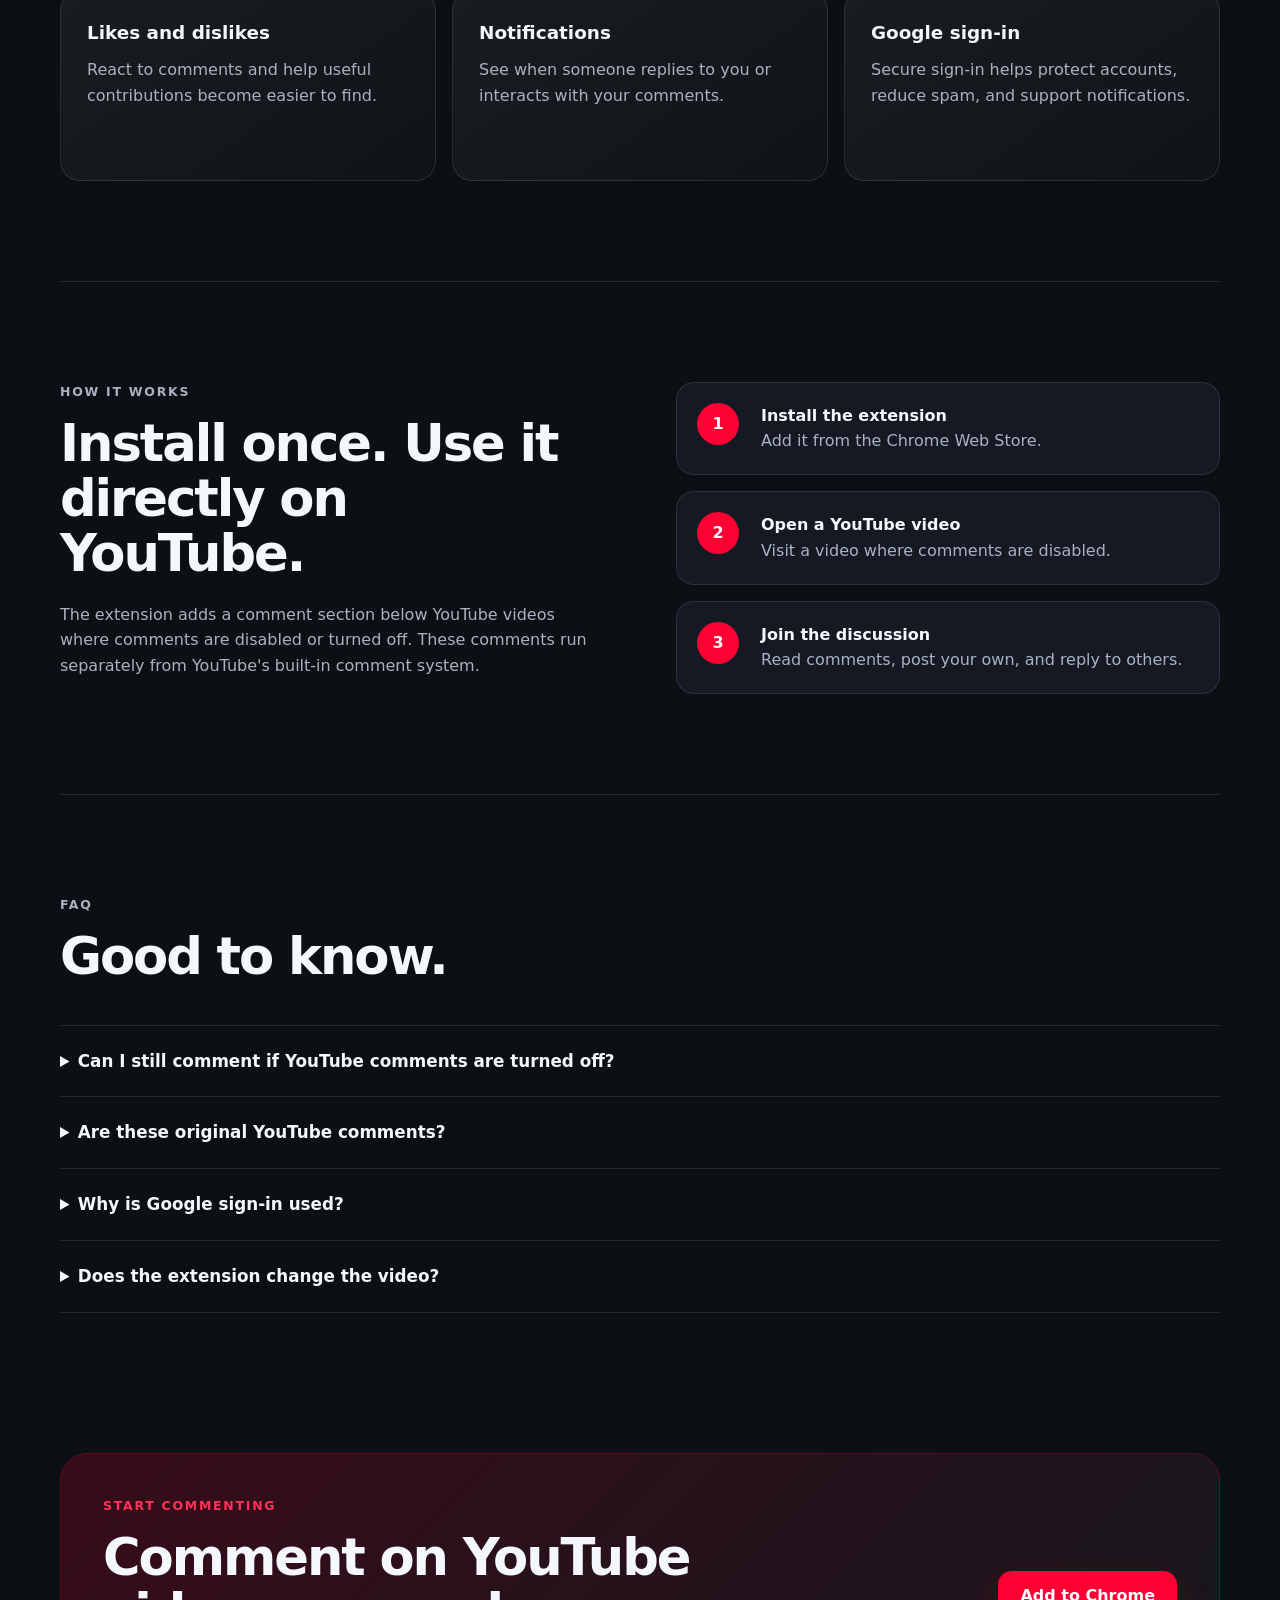
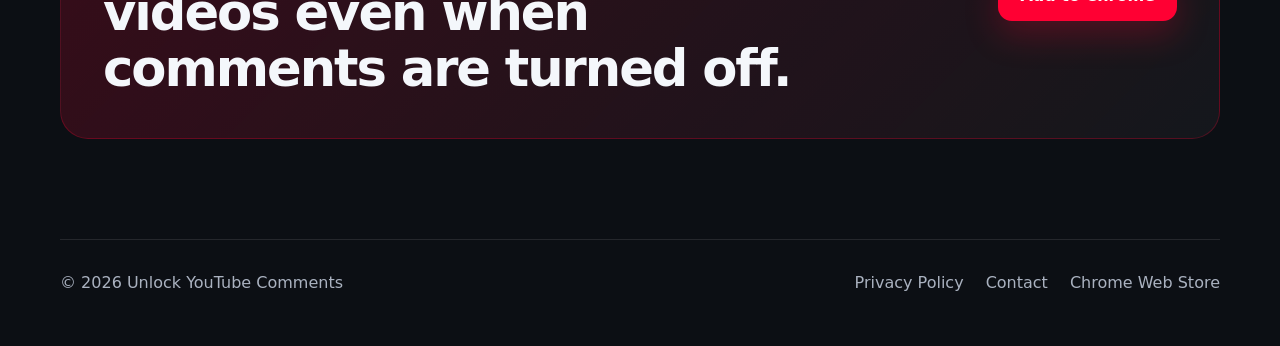
==== commit cde273d5: "Add files via upload" ====
--- a/index.html
+++ b/index.html
@@ -42,7 +42,7 @@
     <section class="hero">
       <div class="hero-copy">
         <p class="eyebrow">Chrome extension</p>
-        <h1>Read and post YouTube comments even when they're turned off.</h1>
+        <h1>Read and post YouTube comments even when they're disabled or turned off.</h1>
         <p class="hero-text">Comment on YouTube videos with disabled comments. Read existing discussions, post replies, and join conversations even when YouTube comments are turned off.</p>
         <div class="hero-actions">
           <a class="button primary" href="https://chromewebstore.google.com/detail/unlock-youtube-comments/bilcacfhgalbbfaamjhaeiminbjamjpi" target="_blank" rel="noopener noreferrer">Add to Chrome</a>
@@ -89,7 +89,6 @@
 
     <section class="section faq">
       <div class="section-heading"><p class="eyebrow">FAQ</p><h2>Good to know.</h2></div>
-      <details><summary>Why are comments disabled on some YouTube videos?</summary><p>Creators can turn off comments for a video, or YouTube may disable them automatically (for example, on some videos aimed at kids). Either way, the built-in comment section won't show up under the video.</p></details>
       <details><summary>Can I still comment if YouTube comments are turned off?</summary><p>Yes. Once the extension is installed, it adds its own comment section below the video so you can read and post comments even when YouTube's comments are disabled.</p></details>
       <details><summary>Are these original YouTube comments?</summary><p>No. These are separate, extension-powered comments for videos where YouTube's built-in comments are disabled — they don't turn YouTube's own comments back on.</p></details>
       <details><summary>Why is Google sign-in used?</summary><p>Google sign-in is used to support secure accounts, comment ownership, spam prevention, and notifications. Your Google password is not shared with the extension.</p></details>
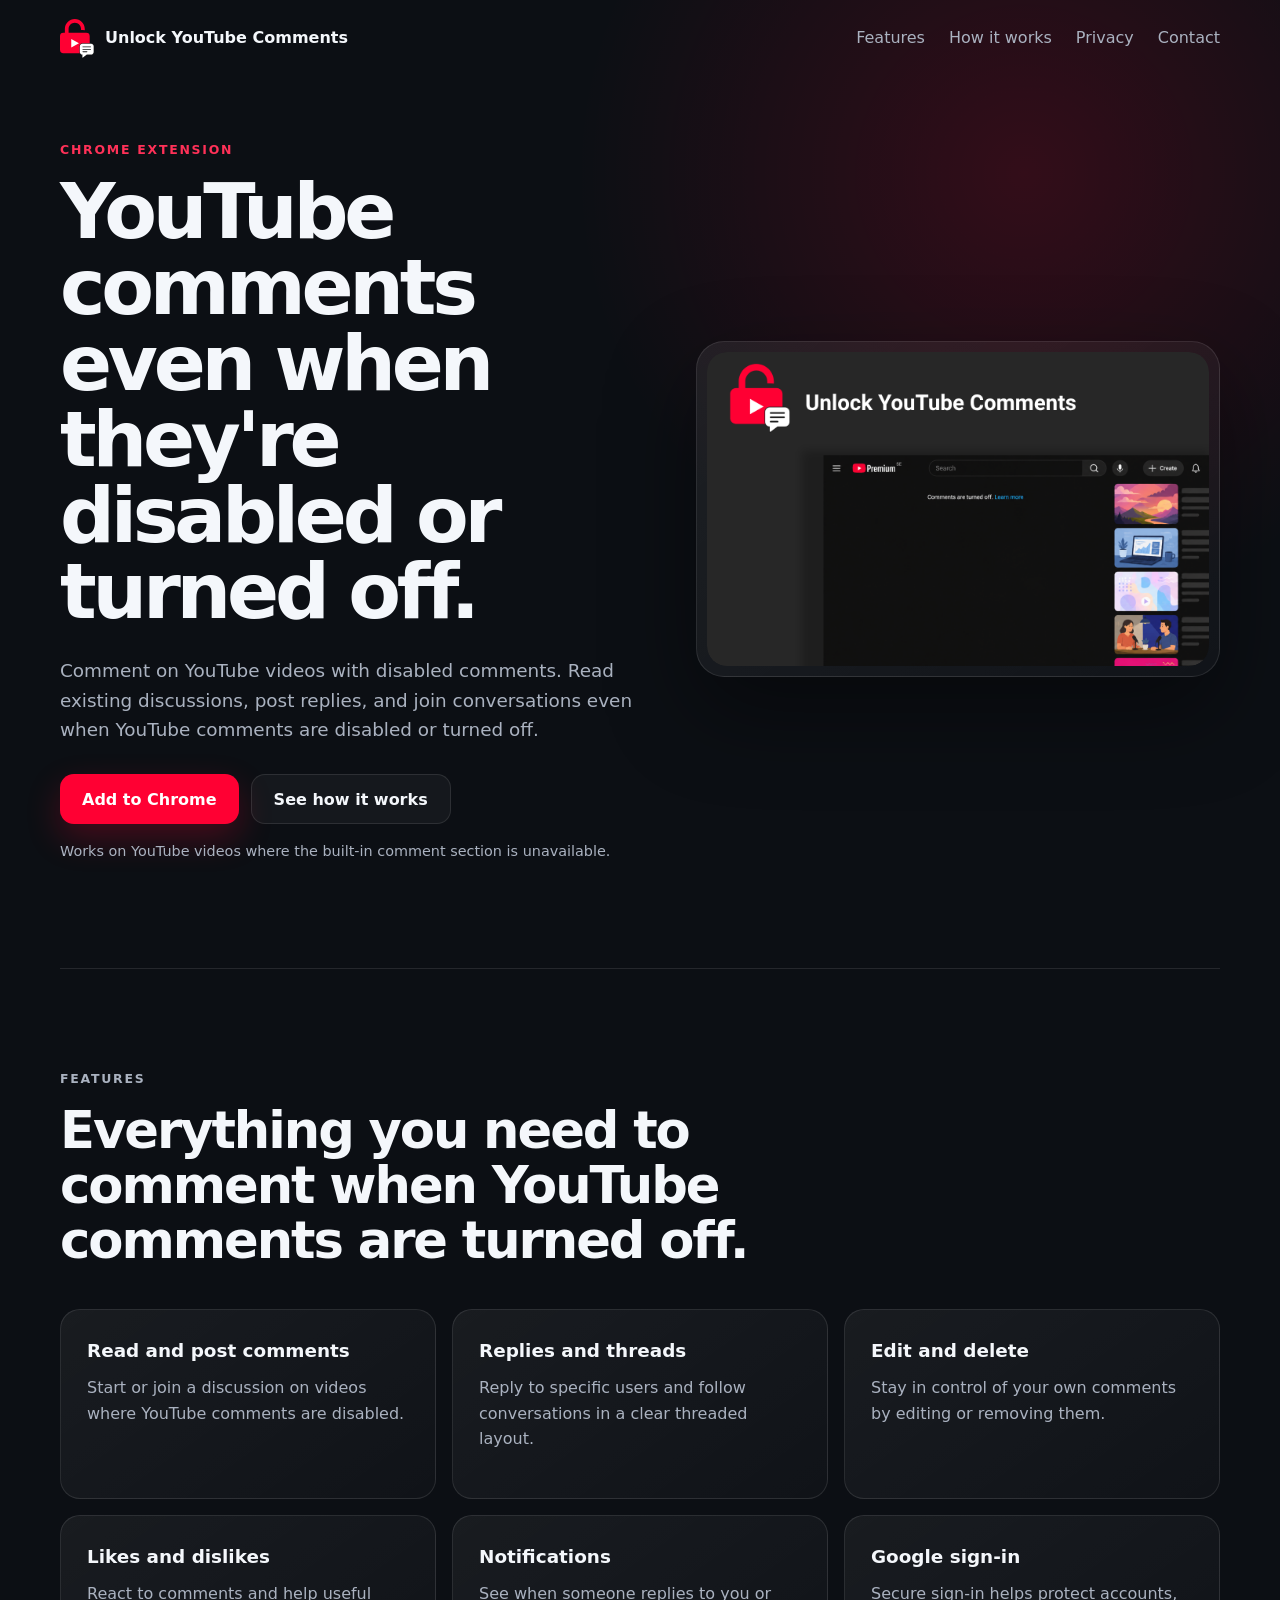
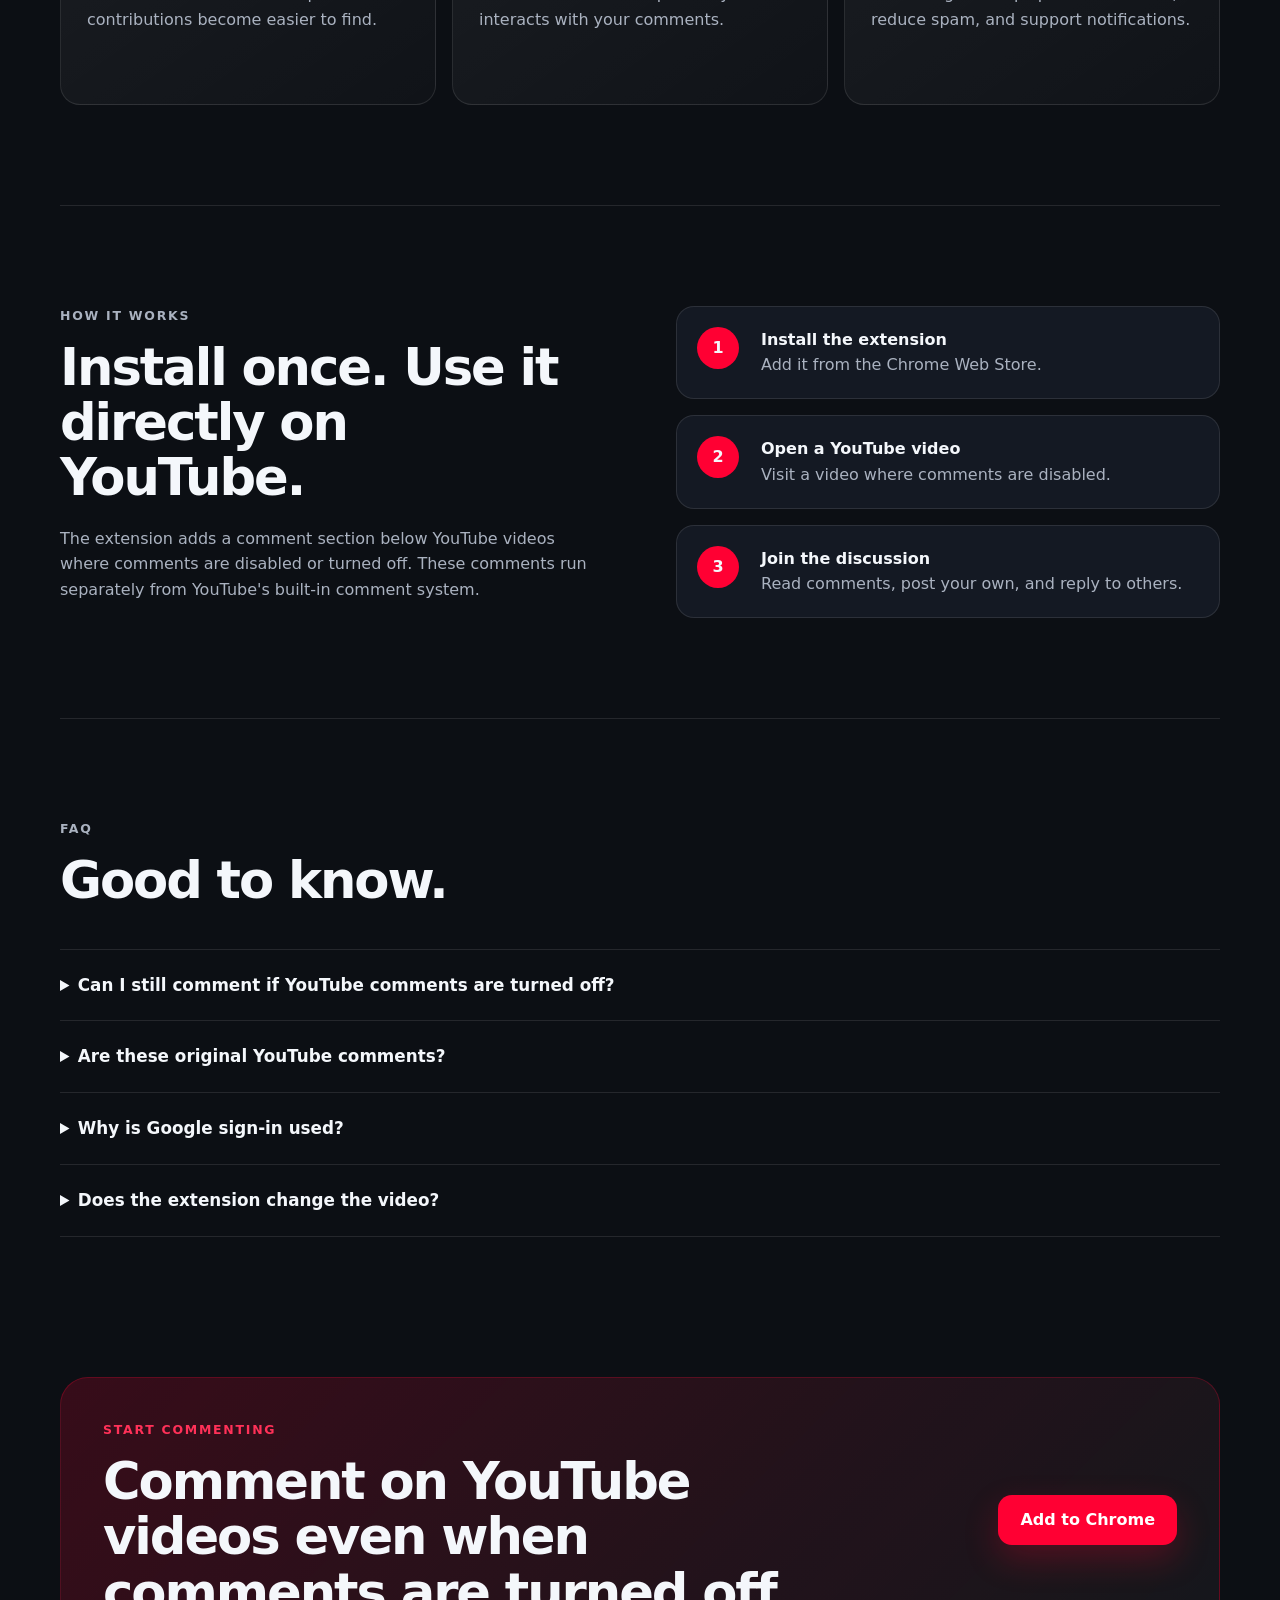
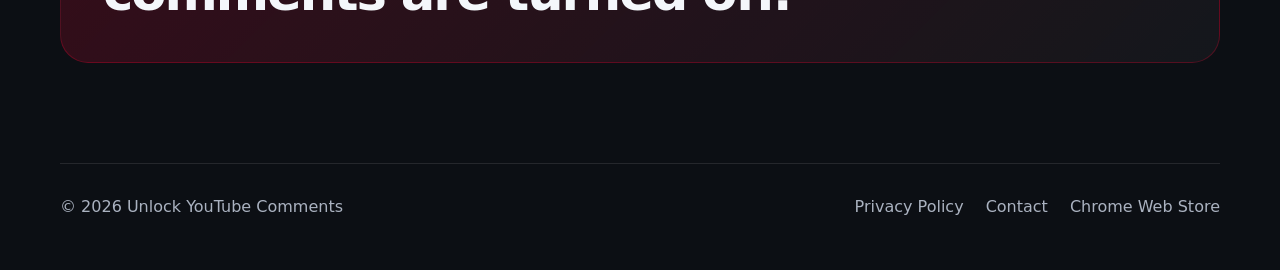
==== commit 513e7b04: "Update index.html" ====
--- a/index.html
+++ b/index.html
@@ -42,8 +42,8 @@
     <section class="hero">
       <div class="hero-copy">
         <p class="eyebrow">Chrome extension</p>
-        <h1>Read and post YouTube comments even when they're disabled or turned off.</h1>
-        <p class="hero-text">Comment on YouTube videos with disabled comments. Read existing discussions, post replies, and join conversations even when YouTube comments are turned off.</p>
+        <h1>YouTube comments even when they're disabled or turned off.</h1>
+        <p class="hero-text">Comment on YouTube videos with disabled comments. Read existing discussions, post replies, and join conversations even when YouTube comments are disabled or turned off.</p>
         <div class="hero-actions">
           <a class="button primary" href="https://chromewebstore.google.com/detail/unlock-youtube-comments/bilcacfhgalbbfaamjhaeiminbjamjpi" target="_blank" rel="noopener noreferrer">Add to Chrome</a>
           <a class="button secondary" href="#how-it-works">See how it works</a>
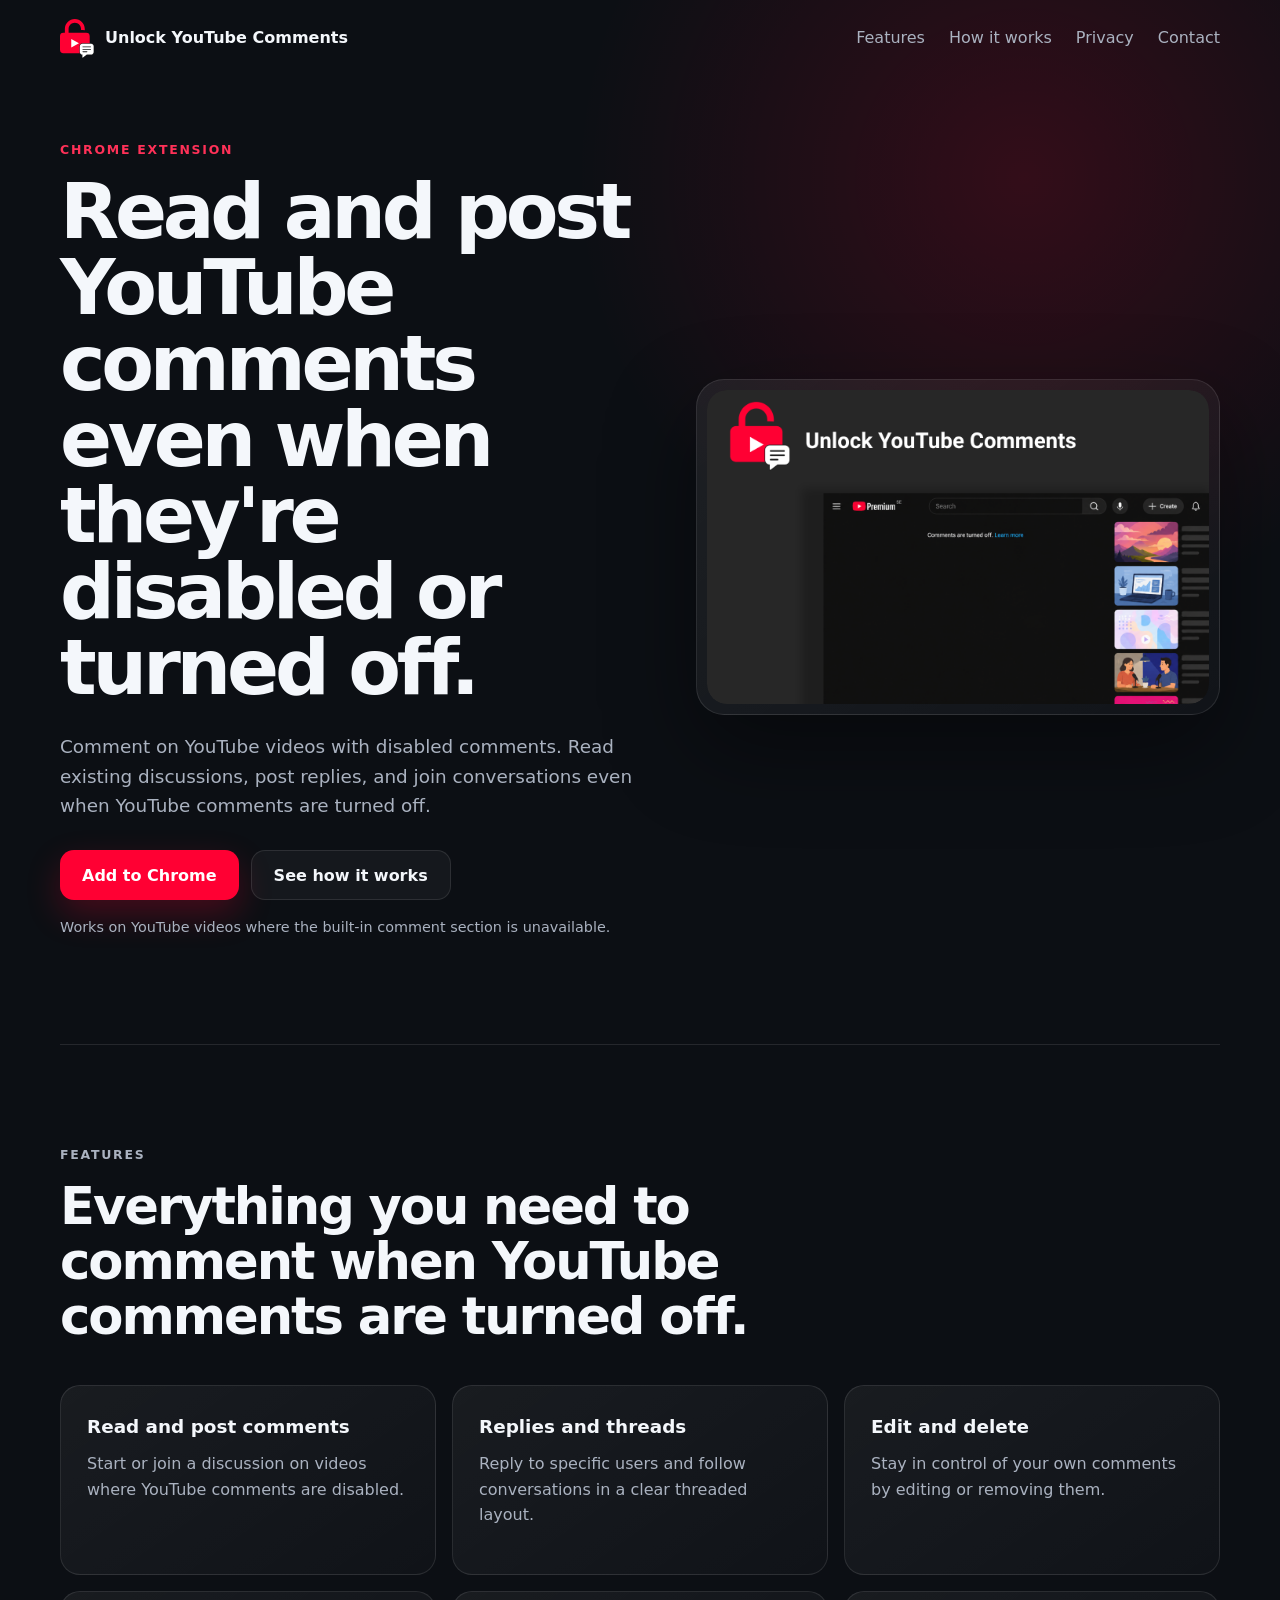
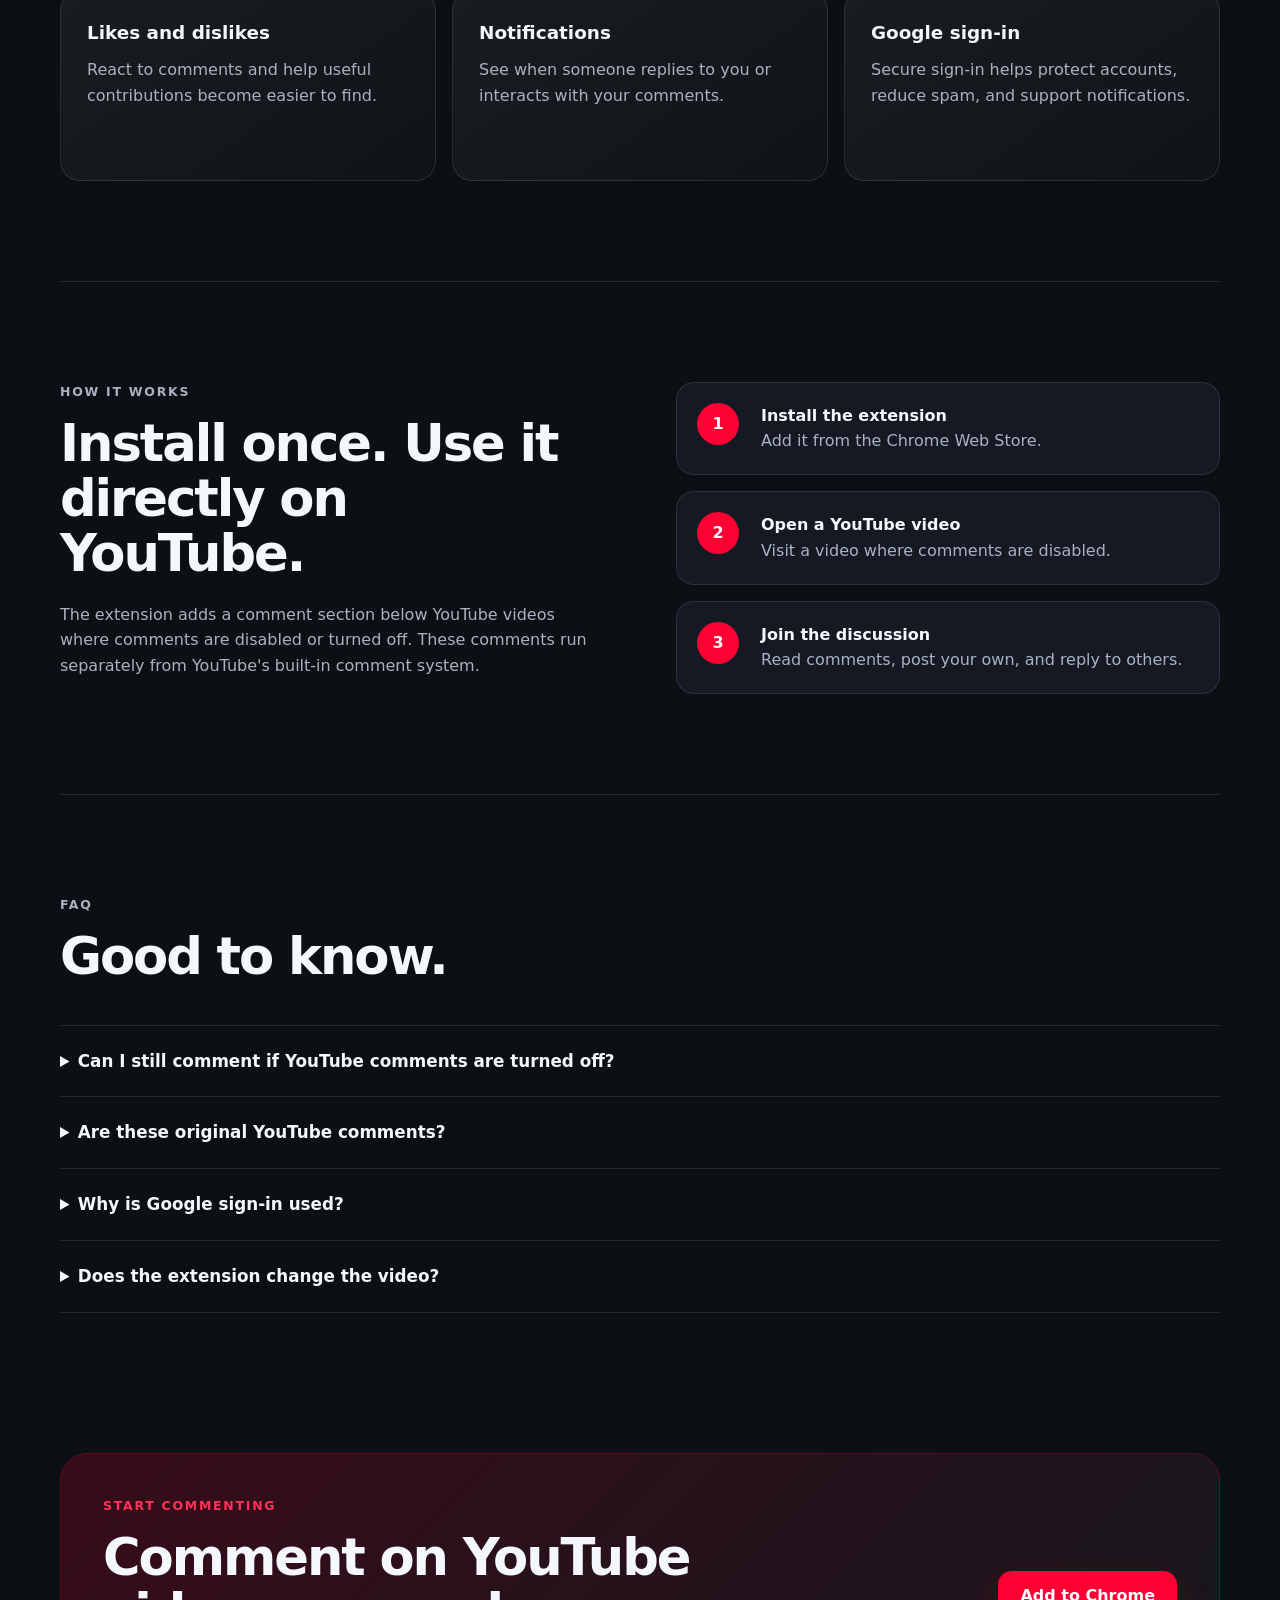
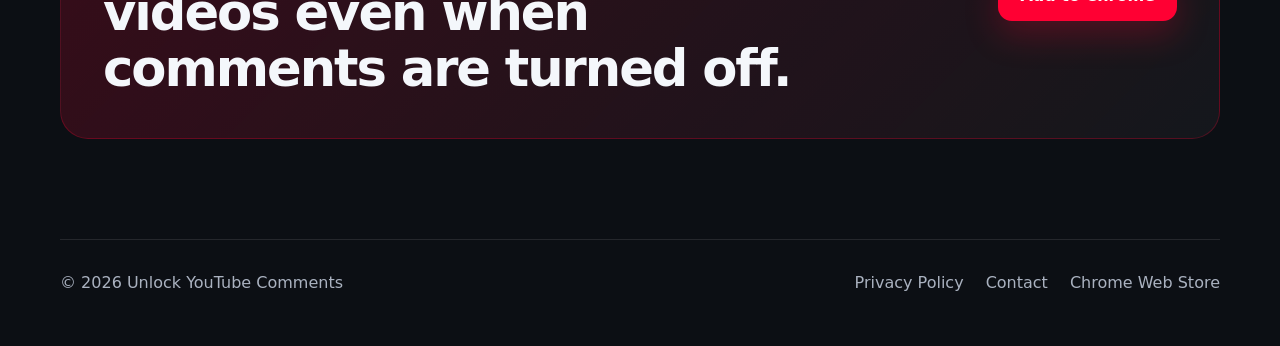
==== commit 368aba9e: "Add files via upload" ====
--- a/index.html
+++ b/index.html
@@ -42,8 +42,8 @@
     <section class="hero">
       <div class="hero-copy">
         <p class="eyebrow">Chrome extension</p>
-        <h1>YouTube comments even when they're disabled or turned off.</h1>
-        <p class="hero-text">Comment on YouTube videos with disabled comments. Read existing discussions, post replies, and join conversations even when YouTube comments are disabled or turned off.</p>
+        <h1>Read and post YouTube comments even when they're disabled or turned off.</h1>
+        <p class="hero-text">Comment on YouTube videos with disabled comments. Read existing discussions, post replies, and join conversations even when YouTube comments are turned off.</p>
         <div class="hero-actions">
           <a class="button primary" href="https://chromewebstore.google.com/detail/unlock-youtube-comments/bilcacfhgalbbfaamjhaeiminbjamjpi" target="_blank" rel="noopener noreferrer">Add to Chrome</a>
           <a class="button secondary" href="#how-it-works">See how it works</a>
--- a/styles.css
+++ b/styles.css
@@ -1 +1 @@
-*{box-sizing:border-box}:root{--bg:#0c0f14;--surface:#141923;--text:#f4f7fb;--muted:#aab2c0;--line:rgba(255,255,255,.1);--accent:#ff0033;--accent2:#ff3158;--max:1160px}html{scroll-behavior:smooth}body{margin:0;background:radial-gradient(circle at 80% 5%,rgba(255,0,51,.16),transparent 28rem),var(--bg);color:var(--text);font-family:Inter,ui-sans-serif,system-ui,-apple-system,BlinkMacSystemFont,"Segoe UI",sans-serif;line-height:1.6}a{color:inherit}.site-header{width:min(var(--max),calc(100% - 40px));margin:0 auto;min-height:76px;display:flex;align-items:center;justify-content:space-between;gap:24px}.brand{display:inline-flex;align-items:center;gap:11px;text-decoration:none;font-weight:800}.brand-mark{width:34px;height:auto;display:block}nav{display:flex;gap:24px}nav a,footer a{color:var(--muted);text-decoration:none}nav a:hover,footer a:hover{color:var(--text)}main{width:min(var(--max),calc(100% - 40px));margin:0 auto}.hero{min-height:650px;display:grid;grid-template-columns:1.05fr .95fr;align-items:center;gap:56px;padding:64px 0 90px}.eyebrow{margin:0 0 14px;color:var(--accent2);font-weight:800;text-transform:uppercase;letter-spacing:.14em;font-size:.78rem}h1,h2,h3,p{margin-top:0}h1{max-width:760px;font-size:clamp(2.8rem,6vw,5.4rem);line-height:.99;letter-spacing:-.055em;margin-bottom:26px}h2{font-size:clamp(2rem,4vw,3.6rem);line-height:1.08;letter-spacing:-.04em;margin-bottom:20px}h3{font-size:1.15rem;margin-bottom:10px}.hero-text,.section p,.card p,.steps p,details p{color:var(--muted)}.hero-text{max-width:680px;font-size:1.15rem}.hero-actions{display:flex;flex-wrap:wrap;gap:12px;margin:30px 0 16px}.button{min-height:50px;display:inline-flex;align-items:center;justify-content:center;padding:0 22px;border-radius:14px;font-weight:800;text-decoration:none;transition:transform .18s ease}.button:hover{transform:translateY(-2px)}.primary{background:var(--accent);color:#fff;box-shadow:0 14px 34px rgba(255,0,51,.24)}.secondary{background:rgba(255,255,255,.04);border:1px solid var(--line)}.small-note{color:var(--muted);font-size:.9rem}.hero-visual{padding:10px;border:1px solid var(--line);border-radius:28px;background:linear-gradient(145deg,rgba(255,255,255,.07),rgba(255,255,255,.025));box-shadow:0 34px 90px rgba(0,0,0,.42)}.hero-visual img{display:block;width:100%;border-radius:20px}.hero-slider{position:relative;width:100%;aspect-ratio:1280/800;overflow:hidden;border-radius:20px}.hero-slider img{position:absolute;inset:0;width:100%;height:100%;object-fit:cover;border-radius:20px;opacity:0;transition:opacity .9s ease}.hero-slider img.is-active{opacity:1}.section{padding:100px 0;border-top:1px solid var(--line)}.section-heading{max-width:760px;margin-bottom:40px}.feature-grid{display:grid;grid-template-columns:repeat(3,1fr);gap:16px}.card{padding:26px;min-height:190px;border-radius:20px;border:1px solid var(--line);background:linear-gradient(145deg,rgba(255,255,255,.055),rgba(255,255,255,.02))}.split{display:grid;grid-template-columns:1fr 1fr;gap:72px}.steps{list-style:none;padding:0;margin:0;display:grid;gap:16px}.steps li{display:grid;grid-template-columns:48px 1fr;gap:16px;align-items:start;padding:20px;border:1px solid var(--line);border-radius:18px;background:var(--surface)}.steps li>span{width:42px;height:42px;display:grid;place-items:center;border-radius:50%;background:var(--accent);font-weight:900}.steps p{margin-bottom:0}.faq details{border-top:1px solid var(--line);padding:22px 0}.faq details:last-child{border-bottom:1px solid var(--line)}summary{cursor:pointer;font-weight:800;font-size:1.05rem}details p{max-width:800px;padding-top:14px;margin-bottom:0}.cta{margin:40px 0 100px;padding:42px;display:flex;align-items:center;justify-content:space-between;gap:30px;border-radius:28px;border:1px solid rgba(255,0,51,.25);background:linear-gradient(135deg,rgba(255,0,51,.18),rgba(255,255,255,.035))}.cta h2{max-width:760px;margin-bottom:0}footer{width:min(var(--max),calc(100% - 40px));margin:0 auto;padding:30px 0 50px;border-top:1px solid var(--line);color:var(--muted);display:flex;align-items:center;justify-content:space-between;gap:20px}footer div{display:flex;gap:22px}.privacy-page main{max-width:860px;padding:80px 0 120px}.privacy-page h1{font-size:clamp(2.6rem,6vw,4.6rem)}.privacy-content{padding:34px;border:1px solid var(--line);border-radius:24px;background:var(--surface)}.privacy-content h2{margin-top:38px;font-size:1.5rem;letter-spacing:-.02em}.privacy-content h2:first-child{margin-top:0}.contact-page main{max-width:640px;padding:80px 0 120px}.contact-page h1{font-size:clamp(2.6rem,6vw,4.6rem)}.contact-form{margin-top:40px;padding:34px;display:grid;gap:20px;border:1px solid var(--line);border-radius:24px;background:var(--surface)}.form-row{display:grid;gap:8px}.form-row label{font-weight:800;font-size:.9rem}.form-row input,.form-row textarea{width:100%;padding:14px 16px;border-radius:12px;border:1px solid var(--line);background:rgba(255,255,255,.04);color:var(--text);font:inherit;resize:vertical}.form-row input::placeholder,.form-row textarea::placeholder{color:var(--muted)}.form-row input:focus,.form-row textarea:focus{outline:none;border-color:var(--accent)}.contact-form .button{justify-self:start}.contact-form .button:disabled{opacity:.6;cursor:default;transform:none}.form-status{margin:0;font-weight:700;font-size:.92rem}.form-status.success{color:#3ddc84}.form-status.error{color:var(--accent2)}@media(max-width:900px){.hero,.split{grid-template-columns:1fr}.hero{min-height:auto;padding-top:40px}.feature-grid{grid-template-columns:1fr 1fr}.cta{align-items:flex-start;flex-direction:column}}@media(max-width:620px){.site-header{align-items:flex-start;padding:18px 0}nav{display:none}main,.site-header,footer{width:min(100% - 26px,var(--max))}h1{font-size:3rem}.hero{gap:34px;padding-bottom:65px}.section{padding:74px 0}.feature-grid{grid-template-columns:1fr}.cta{padding:28px}footer{align-items:flex-start;flex-direction:column}}
+*{box-sizing:border-box}:root{--bg:#0c0f14;--surface:#141923;--text:#f4f7fb;--muted:#aab2c0;--line:rgba(255,255,255,.1);--accent:#ff0033;--accent2:#ff3158;--max:1160px}html{scroll-behavior:smooth}body{margin:0;background:radial-gradient(circle at 80% 5%,rgba(255,0,51,.16),transparent 28rem),var(--bg);color:var(--text);font-family:Inter,ui-sans-serif,system-ui,-apple-system,BlinkMacSystemFont,"Segoe UI",sans-serif;line-height:1.6}a{color:inherit}.site-header{width:min(var(--max),calc(100% - 40px));margin:0 auto;min-height:76px;display:flex;align-items:center;justify-content:space-between;gap:24px}.brand{display:inline-flex;align-items:center;gap:11px;text-decoration:none;font-weight:800}.brand-mark{width:34px;height:auto;display:block}nav{display:flex;gap:24px}nav a,footer a{color:var(--muted);text-decoration:none}nav a:hover,footer a:hover{color:var(--text)}main{width:min(var(--max),calc(100% - 40px));margin:0 auto}.hero{min-height:650px;display:grid;grid-template-columns:1.05fr .95fr;align-items:center;gap:56px;padding:64px 0 90px}.eyebrow{margin:0 0 14px;color:var(--accent2);font-weight:800;text-transform:uppercase;letter-spacing:.14em;font-size:.78rem}h1,h2,h3,p{margin-top:0}h1{max-width:760px;font-size:clamp(2.8rem,6vw,4.9rem);line-height:.99;letter-spacing:-.055em;margin-bottom:26px}h2{font-size:clamp(2rem,4vw,3.6rem);line-height:1.08;letter-spacing:-.04em;margin-bottom:20px}h3{font-size:1.15rem;margin-bottom:10px}.hero-text,.section p,.card p,.steps p,details p{color:var(--muted)}.hero-text{max-width:680px;font-size:1.15rem}.hero-actions{display:flex;flex-wrap:wrap;gap:12px;margin:30px 0 16px}.button{min-height:50px;display:inline-flex;align-items:center;justify-content:center;padding:0 22px;border-radius:14px;font-weight:800;text-decoration:none;transition:transform .18s ease}.button:hover{transform:translateY(-2px)}.primary{background:var(--accent);color:#fff;box-shadow:0 14px 34px rgba(255,0,51,.24)}.secondary{background:rgba(255,255,255,.04);border:1px solid var(--line)}.small-note{color:var(--muted);font-size:.9rem}.hero-visual{padding:10px;border:1px solid var(--line);border-radius:28px;background:linear-gradient(145deg,rgba(255,255,255,.07),rgba(255,255,255,.025));box-shadow:0 34px 90px rgba(0,0,0,.42)}.hero-visual img{display:block;width:100%;border-radius:20px}.hero-slider{position:relative;width:100%;aspect-ratio:1280/800;overflow:hidden;border-radius:20px}.hero-slider img{position:absolute;inset:0;width:100%;height:100%;object-fit:cover;border-radius:20px;opacity:0;transition:opacity .9s ease}.hero-slider img.is-active{opacity:1}.section{padding:100px 0;border-top:1px solid var(--line)}.section-heading{max-width:760px;margin-bottom:40px}.feature-grid{display:grid;grid-template-columns:repeat(3,1fr);gap:16px}.card{padding:26px;min-height:190px;border-radius:20px;border:1px solid var(--line);background:linear-gradient(145deg,rgba(255,255,255,.055),rgba(255,255,255,.02))}.split{display:grid;grid-template-columns:1fr 1fr;gap:72px}.steps{list-style:none;padding:0;margin:0;display:grid;gap:16px}.steps li{display:grid;grid-template-columns:48px 1fr;gap:16px;align-items:start;padding:20px;border:1px solid var(--line);border-radius:18px;background:var(--surface)}.steps li>span{width:42px;height:42px;display:grid;place-items:center;border-radius:50%;background:var(--accent);font-weight:900}.steps p{margin-bottom:0}.faq details{border-top:1px solid var(--line);padding:22px 0}.faq details:last-child{border-bottom:1px solid var(--line)}summary{cursor:pointer;font-weight:800;font-size:1.05rem}details p{max-width:800px;padding-top:14px;margin-bottom:0}.cta{margin:40px 0 100px;padding:42px;display:flex;align-items:center;justify-content:space-between;gap:30px;border-radius:28px;border:1px solid rgba(255,0,51,.25);background:linear-gradient(135deg,rgba(255,0,51,.18),rgba(255,255,255,.035))}.cta h2{max-width:760px;margin-bottom:0}footer{width:min(var(--max),calc(100% - 40px));margin:0 auto;padding:30px 0 50px;border-top:1px solid var(--line);color:var(--muted);display:flex;align-items:center;justify-content:space-between;gap:20px}footer div{display:flex;gap:22px}.privacy-page main{max-width:860px;padding:80px 0 120px}.privacy-page h1{font-size:clamp(2.6rem,6vw,4.6rem)}.privacy-content{padding:34px;border:1px solid var(--line);border-radius:24px;background:var(--surface)}.privacy-content h2{margin-top:38px;font-size:1.5rem;letter-spacing:-.02em}.privacy-content h2:first-child{margin-top:0}.contact-page main{max-width:640px;padding:80px 0 120px}.contact-page h1{font-size:clamp(2.6rem,6vw,4.6rem)}.contact-form{margin-top:40px;padding:34px;display:grid;gap:20px;border:1px solid var(--line);border-radius:24px;background:var(--surface)}.form-row{display:grid;gap:8px}.form-row label{font-weight:800;font-size:.9rem}.form-row input,.form-row textarea{width:100%;padding:14px 16px;border-radius:12px;border:1px solid var(--line);background:rgba(255,255,255,.04);color:var(--text);font:inherit;resize:vertical}.form-row input::placeholder,.form-row textarea::placeholder{color:var(--muted)}.form-row input:focus,.form-row textarea:focus{outline:none;border-color:var(--accent)}.contact-form .button{justify-self:start}.contact-form .button:disabled{opacity:.6;cursor:default;transform:none}.form-status{margin:0;font-weight:700;font-size:.92rem}.form-status.success{color:#3ddc84}.form-status.error{color:var(--accent2)}@media(max-width:900px){.hero,.split{grid-template-columns:1fr}.hero{min-height:auto;padding-top:40px}.feature-grid{grid-template-columns:1fr 1fr}.cta{align-items:flex-start;flex-direction:column}}@media(max-width:620px){.site-header{align-items:flex-start;padding:18px 0}nav{display:none}main,.site-header,footer{width:min(100% - 26px,var(--max))}h1{font-size:3rem}.hero{gap:34px;padding-bottom:65px}.section{padding:74px 0}.feature-grid{grid-template-columns:1fr}.cta{padding:28px}footer{align-items:flex-start;flex-direction:column}}
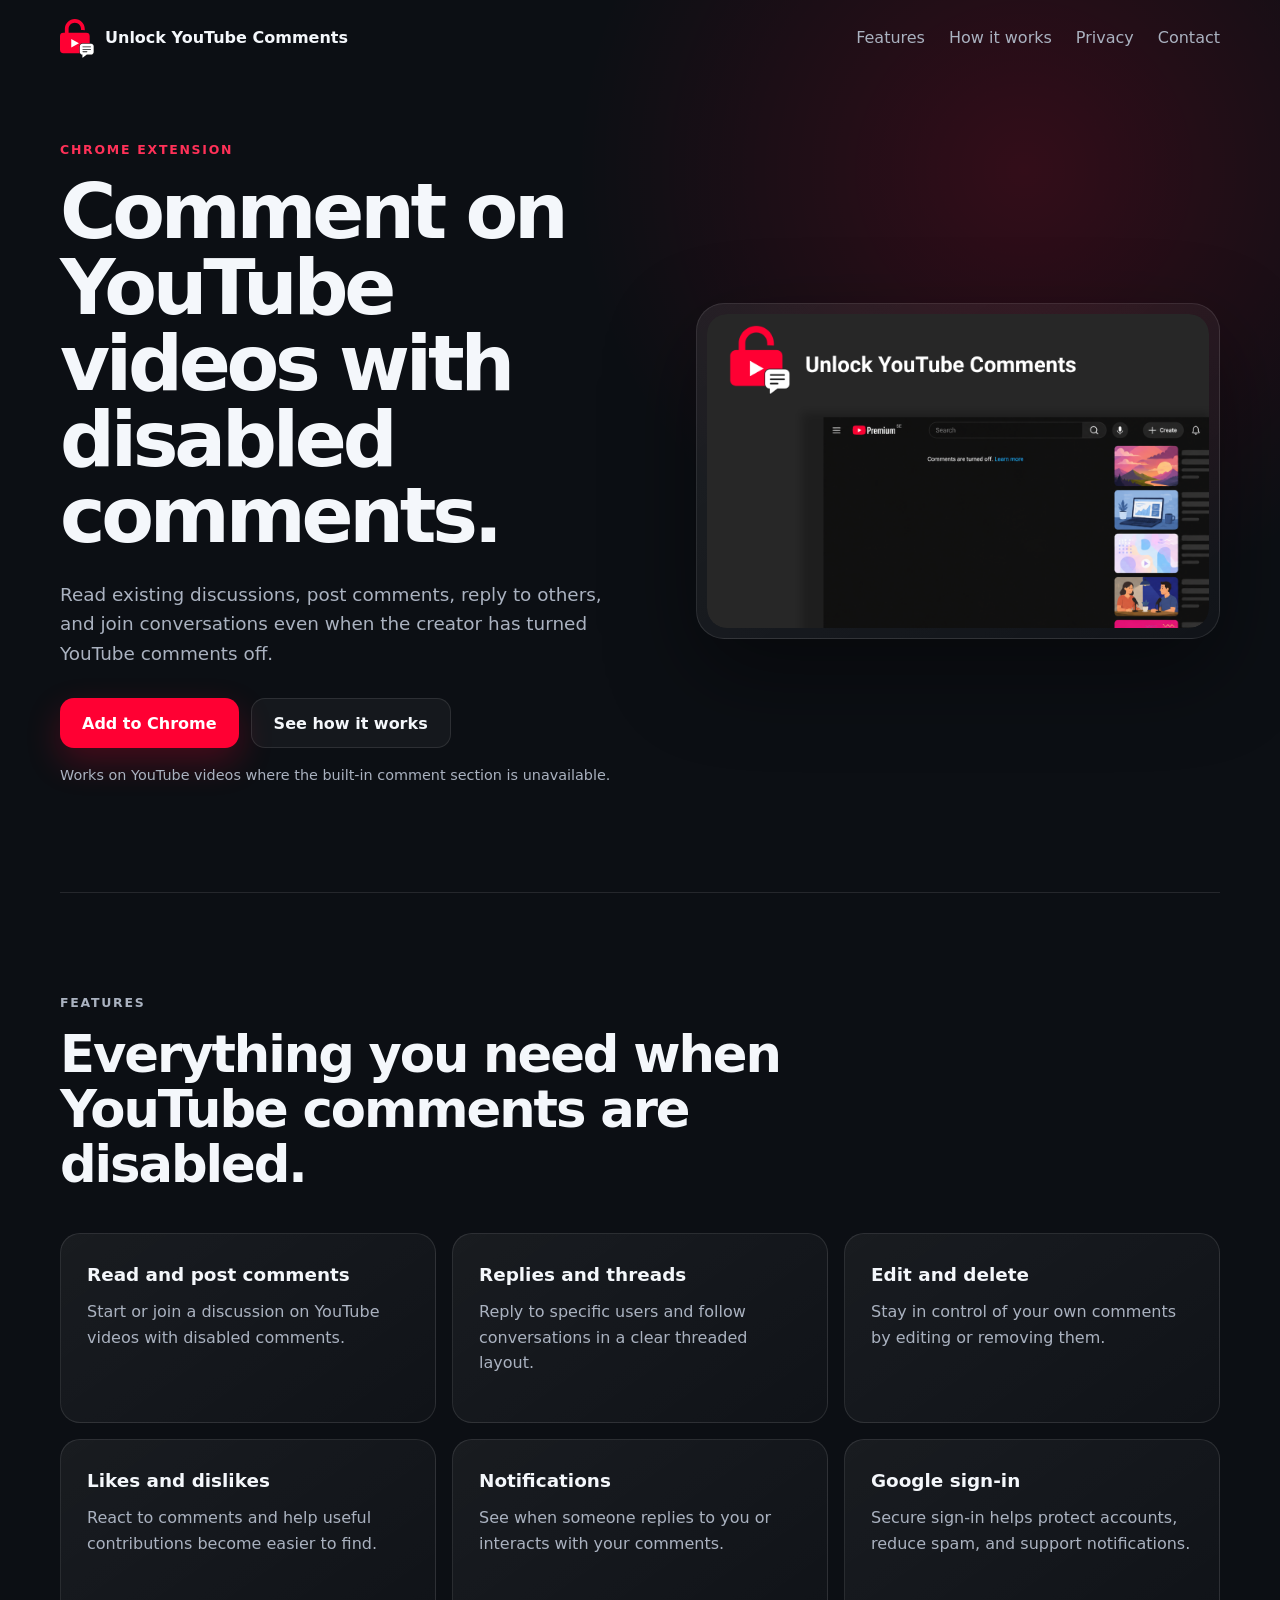
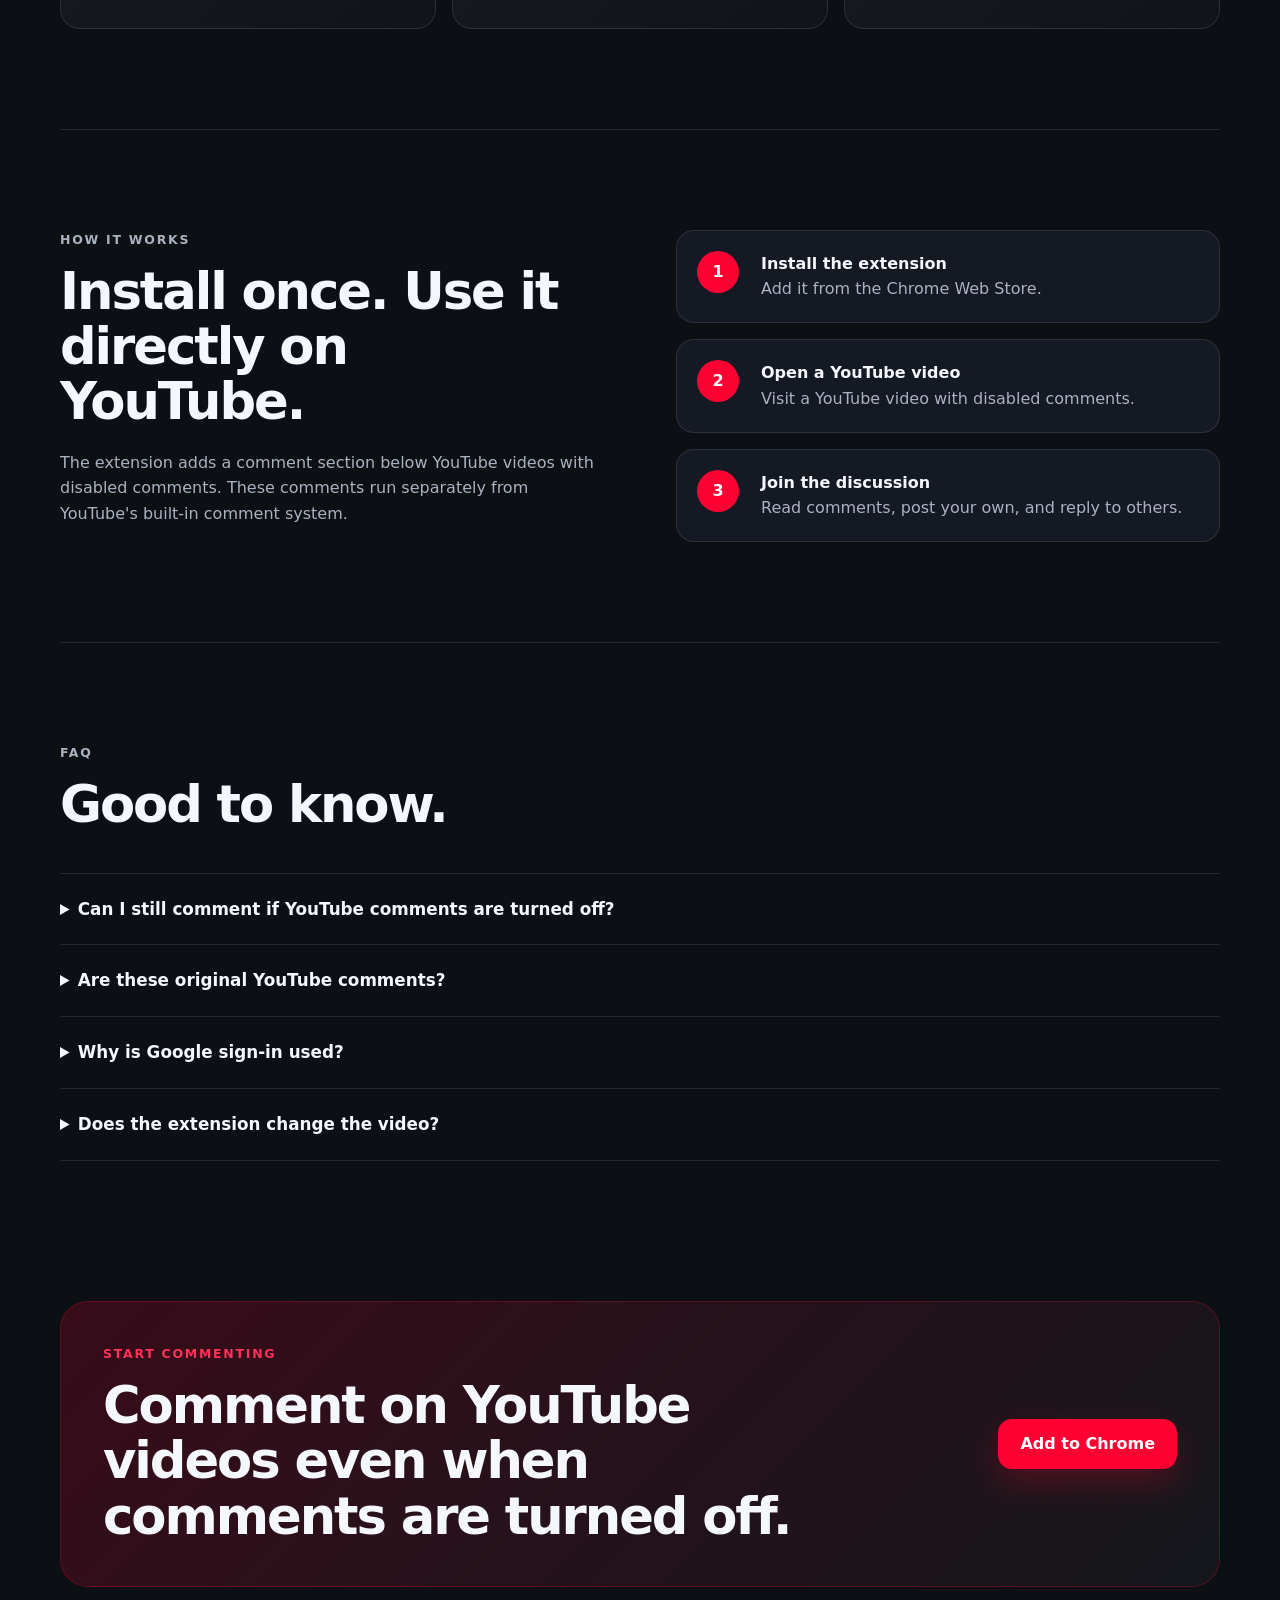
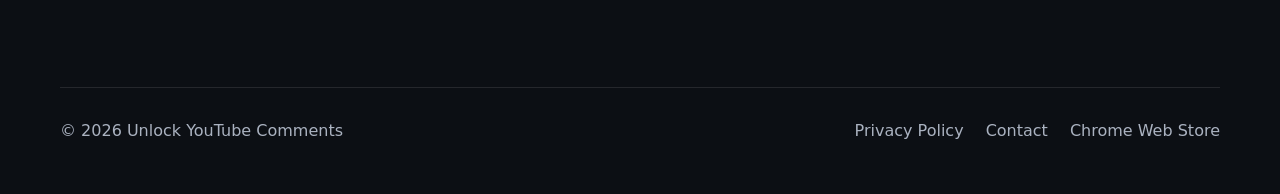
==== commit c4a4521d: "Add files via upload" ====
--- a/index.html
+++ b/index.html
@@ -3,7 +3,7 @@
 <head>
   <meta charset="UTF-8">
   <meta name="viewport" content="width=device-width, initial-scale=1.0">
-  <meta name="description" content="Comment on YouTube videos with disabled comments. Read existing discussions, post replies, and join conversations even when YouTube comments are turned off.">
+  <meta name="description" content="Comment on YouTube videos with disabled comments. Read existing discussions, post comments, reply to others, and join conversations even when the creator has turned YouTube comments off.">
   <meta name="theme-color" content="#0f1115">
   <title>Unlock YouTube Comments – Enable Comments on Disabled Videos</title>
   <link rel="icon" type="image/svg+xml" href="images/logo.svg">
@@ -14,14 +14,14 @@
   <meta property="og:type" content="website">
   <meta property="og:url" content="https://unlockyoutubecomments.com/">
   <meta property="og:title" content="Unlock YouTube Comments – Enable Comments on Disabled Videos">
-  <meta property="og:description" content="Comment on YouTube videos with disabled comments. Read existing discussions, post replies, and join conversations even when YouTube comments are turned off.">
+  <meta property="og:description" content="Comment on YouTube videos with disabled comments. Read existing discussions, post comments, reply to others, and join conversations even when the creator has turned YouTube comments off.">
   <meta property="og:image" content="https://unlockyoutubecomments.com/images/screenshot-2.png">
   <meta property="og:image:width" content="1280">
   <meta property="og:image:height" content="800">
 
   <meta name="twitter:card" content="summary_large_image">
   <meta name="twitter:title" content="Unlock YouTube Comments – Enable Comments on Disabled Videos">
-  <meta name="twitter:description" content="Comment on YouTube videos with disabled comments. Read existing discussions, post replies, and join conversations even when YouTube comments are turned off.">
+  <meta name="twitter:description" content="Comment on YouTube videos with disabled comments. Read existing discussions, post comments, reply to others, and join conversations even when the creator has turned YouTube comments off.">
   <meta name="twitter:image" content="https://unlockyoutubecomments.com/images/screenshot-2.png">
 </head>
 <body>
@@ -42,8 +42,8 @@
     <section class="hero">
       <div class="hero-copy">
         <p class="eyebrow">Chrome extension</p>
-        <h1>Read and post YouTube comments even when they're disabled or turned off.</h1>
-        <p class="hero-text">Comment on YouTube videos with disabled comments. Read existing discussions, post replies, and join conversations even when YouTube comments are turned off.</p>
+        <h1>Comment on YouTube videos with disabled comments.</h1>
+        <p class="hero-text">Read existing discussions, post comments, reply to others, and join conversations even when the creator has turned YouTube comments off.</p>
         <div class="hero-actions">
           <a class="button primary" href="https://chromewebstore.google.com/detail/unlock-youtube-comments/bilcacfhgalbbfaamjhaeiminbjamjpi" target="_blank" rel="noopener noreferrer">Add to Chrome</a>
           <a class="button secondary" href="#how-it-works">See how it works</a>
@@ -62,10 +62,10 @@
     <section class="section" id="features">
       <div class="section-heading">
         <p class="eyebrow">Features</p>
-        <h2>Everything you need to comment when YouTube comments are turned off.</h2>
+        <h2>Everything you need when YouTube comments are disabled.</h2>
       </div>
       <div class="feature-grid">
-        <article class="card"><h3>Read and post comments</h3><p>Start or join a discussion on videos where YouTube comments are disabled.</p></article>
+        <article class="card"><h3>Read and post comments</h3><p>Start or join a discussion on YouTube videos with disabled comments.</p></article>
         <article class="card"><h3>Replies and threads</h3><p>Reply to specific users and follow conversations in a clear threaded layout.</p></article>
         <article class="card"><h3>Edit and delete</h3><p>Stay in control of your own comments by editing or removing them.</p></article>
         <article class="card"><h3>Likes and dislikes</h3><p>React to comments and help useful contributions become easier to find.</p></article>
@@ -78,11 +78,11 @@
       <div>
         <p class="eyebrow">How it works</p>
         <h2>Install once. Use it directly on YouTube.</h2>
-        <p>The extension adds a comment section below YouTube videos where comments are disabled or turned off. These comments run separately from YouTube's built-in comment system.</p>
+        <p>The extension adds a comment section below YouTube videos with disabled comments. These comments run separately from YouTube's built-in comment system.</p>
       </div>
       <ol class="steps">
         <li><span>1</span><div><strong>Install the extension</strong><p>Add it from the Chrome Web Store.</p></div></li>
-        <li><span>2</span><div><strong>Open a YouTube video</strong><p>Visit a video where comments are disabled.</p></div></li>
+        <li><span>2</span><div><strong>Open a YouTube video</strong><p>Visit a YouTube video with disabled comments.</p></div></li>
         <li><span>3</span><div><strong>Join the discussion</strong><p>Read comments, post your own, and reply to others.</p></div></li>
       </ol>
     </section>
@@ -90,7 +90,7 @@
     <section class="section faq">
       <div class="section-heading"><p class="eyebrow">FAQ</p><h2>Good to know.</h2></div>
       <details><summary>Can I still comment if YouTube comments are turned off?</summary><p>Yes. Once the extension is installed, it adds its own comment section below the video so you can read and post comments even when YouTube's comments are disabled.</p></details>
-      <details><summary>Are these original YouTube comments?</summary><p>No. These are separate, extension-powered comments for videos where YouTube's built-in comments are disabled — they don't turn YouTube's own comments back on.</p></details>
+      <details><summary>Are these original YouTube comments?</summary><p>No. These are separate, extension-powered comments for YouTube videos with disabled comments — they don't turn YouTube's own comments back on.</p></details>
       <details><summary>Why is Google sign-in used?</summary><p>Google sign-in is used to support secure accounts, comment ownership, spam prevention, and notifications. Your Google password is not shared with the extension.</p></details>
       <details><summary>Does the extension change the video?</summary><p>No. It adds a separate interface below the video page and does not alter the video itself.</p></details>
     </section>
